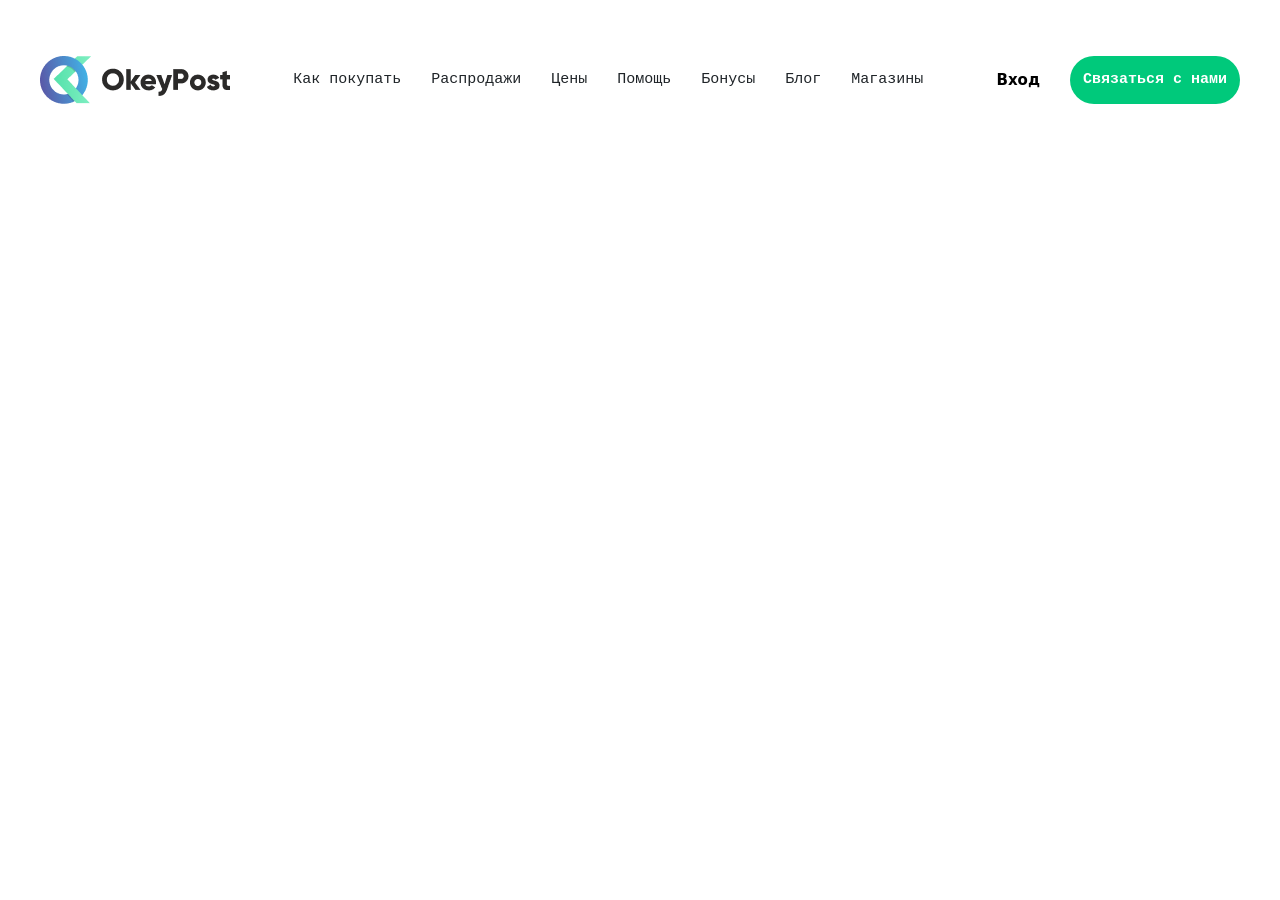
==== src/page2.html @ 6647b741 "page2 head2" ====
<!DOCTYPE html>
<html lang="en">
<head>
    <meta charset="UTF-8">
    <link rel="stylesheet" href="./output.css">
    <meta name="viewport" content="width=device-width, initial-scale=1.0">
    <title>Document</title>
</head>
<body>
     <header>
        <div
            class=" flex lg:flex lg:flex-row max-w-[1200px] lg:h-[120px] mt-[20px] justify-between items-center m-auto">
            <img src="../Лого.png" class="lg:ml-[0] ml-[20px]" alt="">
            <p class="text-[30px] lg:hidden mr-[20px]">☰</p>
            <div class="lg:flex flex-row hidden text-[15px] text-[#1F2428] font-mono gap-[30px]">
                <p>Как покупать</p>
                <a href="../index.html">Распродажи</a>
                <p>Цены</p>
                <p>Помощь</p>
                <p>Бонусы</p>
                <p>Блог</p>
                <p>Магазины</p>
            </div>
            <div class="hidden lg:flex flex-row gap-[30px]">
                <div class="gap-[10px] flex flex-row items-center">
                    <img src="./User.png" alt="">
                    <p class="text-[15px] text-[black] font-semibold">Вход</p>
                </div>
                <button
                    class="text-[15px] text-[#fff] font-semibold font-mono bg-[#00C97B] rounded-4xl w-[170px] h-[48px]  hover:bg-[#1F2428] hover:text-white">Связаться
                    с нами</button>
            </div>
        </div>
    </header>
</body>
</html>
---- src/output.css ----
/*! tailwindcss v4.2.4 | MIT License | https://tailwindcss.com */
@layer properties;
@layer theme, base, components, utilities;
@layer theme {
  :root, :host {
    --font-sans: ui-sans-serif, system-ui, sans-serif, "Apple Color Emoji",
      "Segoe UI Emoji", "Segoe UI Symbol", "Noto Color Emoji";
    --font-mono: ui-monospace, SFMono-Regular, Menlo, Monaco, Consolas, "Liberation Mono",
      "Courier New", monospace;
    --color-emerald-500: oklch(69.6% 0.17 162.48);
    --color-emerald-600: oklch(59.6% 0.145 163.225);
    --color-gray-50: oklch(98.5% 0.002 247.839);
    --color-gray-100: oklch(96.7% 0.003 264.542);
    --color-gray-200: oklch(92.8% 0.006 264.531);
    --color-gray-300: oklch(87.2% 0.01 258.338);
    --color-gray-400: oklch(70.7% 0.022 261.325);
    --color-gray-800: oklch(27.8% 0.033 256.848);
    --color-black: #000;
    --color-white: #fff;
    --spacing: 0.25rem;
    --container-5xl: 64rem;
    --container-7xl: 80rem;
    --text-xs: 0.75rem;
    --text-xs--line-height: calc(1 / 0.75);
    --text-sm: 0.875rem;
    --text-sm--line-height: calc(1.25 / 0.875);
    --text-base: 1rem;
    --text-base--line-height: calc(1.5 / 1);
    --text-lg: 1.125rem;
    --text-lg--line-height: calc(1.75 / 1.125);
    --text-xl: 1.25rem;
    --text-xl--line-height: calc(1.75 / 1.25);
    --text-2xl: 1.5rem;
    --text-2xl--line-height: calc(2 / 1.5);
    --text-3xl: 1.875rem;
    --text-3xl--line-height: calc(2.25 / 1.875);
    --font-weight-light: 300;
    --font-weight-medium: 500;
    --font-weight-semibold: 600;
    --font-weight-bold: 700;
    --tracking-tight: -0.025em;
    --tracking-wide: 0.025em;
    --leading-tight: 1.25;
    --leading-relaxed: 1.625;
    --radius-xl: 0.75rem;
    --radius-2xl: 1rem;
    --radius-3xl: 1.5rem;
    --radius-4xl: 2rem;
    --default-transition-duration: 150ms;
    --default-transition-timing-function: cubic-bezier(0.4, 0, 0.2, 1);
    --default-font-family: var(--font-sans);
    --default-mono-font-family: var(--font-mono);
  }
}
@layer base {
  *, ::after, ::before, ::backdrop, ::file-selector-button {
    box-sizing: border-box;
    margin: 0;
    padding: 0;
    border: 0 solid;
  }
  html, :host {
    line-height: 1.5;
    -webkit-text-size-adjust: 100%;
    tab-size: 4;
    font-family: var(--default-font-family, ui-sans-serif, system-ui, sans-serif, "Apple Color Emoji", "Segoe UI Emoji", "Segoe UI Symbol", "Noto Color Emoji");
    font-feature-settings: var(--default-font-feature-settings, normal);
    font-variation-settings: var(--default-font-variation-settings, normal);
    -webkit-tap-highlight-color: transparent;
  }
  hr {
    height: 0;
    color: inherit;
    border-top-width: 1px;
  }
  abbr:where([title]) {
    -webkit-text-decoration: underline dotted;
    text-decoration: underline dotted;
  }
  h1, h2, h3, h4, h5, h6 {
    font-size: inherit;
    font-weight: inherit;
  }
  a {
    color: inherit;
    -webkit-text-decoration: inherit;
    text-decoration: inherit;
  }
  b, strong {
    font-weight: bolder;
  }
  code, kbd, samp, pre {
    font-family: var(--default-mono-font-family, ui-monospace, SFMono-Regular, Menlo, Monaco, Consolas, "Liberation Mono", "Courier New", monospace);
    font-feature-settings: var(--default-mono-font-feature-settings, normal);
    font-variation-settings: var(--default-mono-font-variation-settings, normal);
    font-size: 1em;
  }
  small {
    font-size: 80%;
  }
  sub, sup {
    font-size: 75%;
    line-height: 0;
    position: relative;
    vertical-align: baseline;
  }
  sub {
    bottom: -0.25em;
  }
  sup {
    top: -0.5em;
  }
  table {
    text-indent: 0;
    border-color: inherit;
    border-collapse: collapse;
  }
  :-moz-focusring {
    outline: auto;
  }
  progress {
    vertical-align: baseline;
  }
  summary {
    display: list-item;
  }
  ol, ul, menu {
    list-style: none;
  }
  img, svg, video, canvas, audio, iframe, embed, object {
    display: block;
    vertical-align: middle;
  }
  img, video {
    max-width: 100%;
    height: auto;
  }
  button, input, select, optgroup, textarea, ::file-selector-button {
    font: inherit;
    font-feature-settings: inherit;
    font-variation-settings: inherit;
    letter-spacing: inherit;
    color: inherit;
    border-radius: 0;
    background-color: transparent;
    opacity: 1;
  }
  :where(select:is([multiple], [size])) optgroup {
    font-weight: bolder;
  }
  :where(select:is([multiple], [size])) optgroup option {
    padding-inline-start: 20px;
  }
  ::file-selector-button {
    margin-inline-end: 4px;
  }
  ::placeholder {
    opacity: 1;
  }
  @supports (not (-webkit-appearance: -apple-pay-button))  or (contain-intrinsic-size: 1px) {
    ::placeholder {
      color: currentcolor;
      @supports (color: color-mix(in lab, red, red)) {
        color: color-mix(in oklab, currentcolor 50%, transparent);
      }
    }
  }
  textarea {
    resize: vertical;
  }
  ::-webkit-search-decoration {
    -webkit-appearance: none;
  }
  ::-webkit-date-and-time-value {
    min-height: 1lh;
    text-align: inherit;
  }
  ::-webkit-datetime-edit {
    display: inline-flex;
  }
  ::-webkit-datetime-edit-fields-wrapper {
    padding: 0;
  }
  ::-webkit-datetime-edit, ::-webkit-datetime-edit-year-field, ::-webkit-datetime-edit-month-field, ::-webkit-datetime-edit-day-field, ::-webkit-datetime-edit-hour-field, ::-webkit-datetime-edit-minute-field, ::-webkit-datetime-edit-second-field, ::-webkit-datetime-edit-millisecond-field, ::-webkit-datetime-edit-meridiem-field {
    padding-block: 0;
  }
  ::-webkit-calendar-picker-indicator {
    line-height: 1;
  }
  :-moz-ui-invalid {
    box-shadow: none;
  }
  button, input:where([type="button"], [type="reset"], [type="submit"]), ::file-selector-button {
    appearance: button;
  }
  ::-webkit-inner-spin-button, ::-webkit-outer-spin-button {
    height: auto;
  }
  [hidden]:where(:not([hidden="until-found"])) {
    display: none !important;
  }
}
@layer utilities {
  .pointer-events-none {
    pointer-events: none;
  }
  .absolute {
    position: absolute;
  }
  .relative {
    position: relative;
  }
  .inset-y-0 {
    inset-block: calc(var(--spacing) * 0);
  }
  .left-0 {
    left: calc(var(--spacing) * 0);
  }
  .order-1 {
    order: 1;
  }
  .order-2 {
    order: 2;
  }
  .order-3 {
    order: 3;
  }
  .m-auto {
    margin: auto;
  }
  .mx-auto {
    margin-inline: auto;
  }
  .mt-8 {
    margin-top: calc(var(--spacing) * 8);
  }
  .mt-10 {
    margin-top: calc(var(--spacing) * 10);
  }
  .mt-12 {
    margin-top: calc(var(--spacing) * 12);
  }
  .mt-20 {
    margin-top: calc(var(--spacing) * 20);
  }
  .mt-50 {
    margin-top: calc(var(--spacing) * 50);
  }
  .mt-\[20px\] {
    margin-top: 20px;
  }
  .mt-\[40px\] {
    margin-top: 40px;
  }
  .mt-\[50px\] {
    margin-top: 50px;
  }
  .mt-\[60px\] {
    margin-top: 60px;
  }
  .mt-\[90px\] {
    margin-top: 90px;
  }
  .mt-\[100px\] {
    margin-top: 100px;
  }
  .mt-\[120px\] {
    margin-top: 120px;
  }
  .mt-\[150px\] {
    margin-top: 150px;
  }
  .mt-\[200px\] {
    margin-top: 200px;
  }
  .mr-\[20px\] {
    margin-right: 20px;
  }
  .mr-\[40px\] {
    margin-right: 40px;
  }
  .mb-1 {
    margin-bottom: calc(var(--spacing) * 1);
  }
  .mb-2 {
    margin-bottom: calc(var(--spacing) * 2);
  }
  .mb-3 {
    margin-bottom: calc(var(--spacing) * 3);
  }
  .mb-4 {
    margin-bottom: calc(var(--spacing) * 4);
  }
  .mb-6 {
    margin-bottom: calc(var(--spacing) * 6);
  }
  .mb-8 {
    margin-bottom: calc(var(--spacing) * 8);
  }
  .mb-10 {
    margin-bottom: calc(var(--spacing) * 10);
  }
  .mb-12 {
    margin-bottom: calc(var(--spacing) * 12);
  }
  .mb-16 {
    margin-bottom: calc(var(--spacing) * 16);
  }
  .ml-0 {
    margin-left: calc(var(--spacing) * 0);
  }
  .ml-\[20px\] {
    margin-left: 20px;
  }
  .ml-\[30px\] {
    margin-left: 30px;
  }
  .flex {
    display: flex;
  }
  .grid {
    display: grid;
  }
  .hidden {
    display: none;
  }
  .table {
    display: table;
  }
  .h-5 {
    height: calc(var(--spacing) * 5);
  }
  .h-10 {
    height: calc(var(--spacing) * 10);
  }
  .h-16 {
    height: calc(var(--spacing) * 16);
  }
  .h-64 {
    height: calc(var(--spacing) * 64);
  }
  .h-\[8px\] {
    height: 8px;
  }
  .h-\[15px\] {
    height: 15px;
  }
  .h-\[18px\] {
    height: 18px;
  }
  .h-\[48px\] {
    height: 48px;
  }
  .h-\[66px\] {
    height: 66px;
  }
  .h-\[82\] {
    height: 82;
  }
  .h-\[82px\] {
    height: 82px;
  }
  .h-\[104px\] {
    height: 104px;
  }
  .h-\[120px\] {
    height: 120px;
  }
  .h-\[135px\] {
    height: 135px;
  }
  .h-\[240px\] {
    height: 240px;
  }
  .h-\[412px\] {
    height: 412px;
  }
  .h-\[438px\] {
    height: 438px;
  }
  .h-\[480\] {
    height: 480;
  }
  .h-\[480px\] {
    height: 480px;
  }
  .h-\[755px\] {
    height: 755px;
  }
  .h-\[800px\] {
    height: 800px;
  }
  .h-\[880px\] {
    height: 880px;
  }
  .h-\[950px\] {
    height: 950px;
  }
  .h-\[1000px\] {
    height: 1000px;
  }
  .h-\[1100px\] {
    height: 1100px;
  }
  .h-\[1200px\] {
    height: 1200px;
  }
  .h-auto {
    height: auto;
  }
  .h-fit {
    height: fit-content;
  }
  .h-full {
    height: 100%;
  }
  .min-h-\[100px\] {
    min-height: 100px;
  }
  .min-h-\[480px\] {
    min-height: 480px;
  }
  .min-h-screen {
    min-height: 100vh;
  }
  .w-5 {
    width: calc(var(--spacing) * 5);
  }
  .w-10 {
    width: calc(var(--spacing) * 10);
  }
  .w-16 {
    width: calc(var(--spacing) * 16);
  }
  .w-\[0\.5px\] {
    width: 0.5px;
  }
  .w-\[0px\] {
    width: 0px;
  }
  .w-\[1px\] {
    width: 1px;
  }
  .w-\[12px\] {
    width: 12px;
  }
  .w-\[18px\] {
    width: 18px;
  }
  .w-\[25px\] {
    width: 25px;
  }
  .w-\[88px\] {
    width: 88px;
  }
  .w-\[100\%\] {
    width: 100%;
  }
  .w-\[170px\] {
    width: 170px;
  }
  .w-\[188px\] {
    width: 188px;
  }
  .w-\[240px\] {
    width: 240px;
  }
  .w-\[260px\] {
    width: 260px;
  }
  .w-\[300px\] {
    width: 300px;
  }
  .w-\[330px\] {
    width: 330px;
  }
  .w-\[350px\] {
    width: 350px;
  }
  .w-\[400px\] {
    width: 400px;
  }
  .w-\[477px\] {
    width: 477px;
  }
  .w-\[600px\] {
    width: 600px;
  }
  .w-\[695\] {
    width: 695;
  }
  .w-\[695px\] {
    width: 695px;
  }
  .w-\[740px\] {
    width: 740px;
  }
  .w-\[780px\] {
    width: 780px;
  }
  .w-\[820px\] {
    width: 820px;
  }
  .w-\[900px\] {
    width: 900px;
  }
  .w-full {
    width: 100%;
  }
  .max-w-7xl {
    max-width: var(--container-7xl);
  }
  .max-w-350 {
    max-width: calc(var(--spacing) * 350);
  }
  .max-w-\[400px\] {
    max-width: 400px;
  }
  .max-w-\[700px\] {
    max-width: 700px;
  }
  .max-w-\[800px\] {
    max-width: 800px;
  }
  .max-w-\[1200px\] {
    max-width: 1200px;
  }
  .max-w-full {
    max-width: 100%;
  }
  .flex-shrink {
    flex-shrink: 1;
  }
  .shrink-0 {
    flex-shrink: 0;
  }
  .border-collapse {
    border-collapse: collapse;
  }
  .rotate-90 {
    rotate: 90deg;
  }
  .resize {
    resize: both;
  }
  .grid-cols-1 {
    grid-template-columns: repeat(1, minmax(0, 1fr));
  }
  .flex-col {
    flex-direction: column;
  }
  .flex-row {
    flex-direction: row;
  }
  .flex-wrap {
    flex-wrap: wrap;
  }
  .items-center {
    align-items: center;
  }
  .justify-around {
    justify-content: space-around;
  }
  .justify-between {
    justify-content: space-between;
  }
  .justify-center {
    justify-content: center;
  }
  .justify-start {
    justify-content: flex-start;
  }
  .gap-2 {
    gap: calc(var(--spacing) * 2);
  }
  .gap-3 {
    gap: calc(var(--spacing) * 3);
  }
  .gap-4 {
    gap: calc(var(--spacing) * 4);
  }
  .gap-5 {
    gap: calc(var(--spacing) * 5);
  }
  .gap-6 {
    gap: calc(var(--spacing) * 6);
  }
  .gap-8 {
    gap: calc(var(--spacing) * 8);
  }
  .gap-10 {
    gap: calc(var(--spacing) * 10);
  }
  .gap-12 {
    gap: calc(var(--spacing) * 12);
  }
  .gap-\[10px\] {
    gap: 10px;
  }
  .gap-\[12px\] {
    gap: 12px;
  }
  .gap-\[15px\] {
    gap: 15px;
  }
  .gap-\[20px\] {
    gap: 20px;
  }
  .gap-\[25px\] {
    gap: 25px;
  }
  .gap-\[30px\] {
    gap: 30px;
  }
  .gap-\[40px\] {
    gap: 40px;
  }
  .gap-\[50px\] {
    gap: 50px;
  }
  .gap-\[60px\] {
    gap: 60px;
  }
  .space-y-1 {
    :where(& > :not(:last-child)) {
      --tw-space-y-reverse: 0;
      margin-block-start: calc(calc(var(--spacing) * 1) * var(--tw-space-y-reverse));
      margin-block-end: calc(calc(var(--spacing) * 1) * calc(1 - var(--tw-space-y-reverse)));
    }
  }
  .overflow-hidden {
    overflow: hidden;
  }
  .overflow-x-auto {
    overflow-x: auto;
  }
  .rounded-2xl {
    border-radius: var(--radius-2xl);
  }
  .rounded-3xl {
    border-radius: var(--radius-3xl);
  }
  .rounded-4xl {
    border-radius: var(--radius-4xl);
  }
  .rounded-\[20px\] {
    border-radius: 20px;
  }
  .rounded-\[30px\] {
    border-radius: 30px;
  }
  .rounded-full {
    border-radius: calc(infinity * 1px);
  }
  .rounded-xl {
    border-radius: var(--radius-xl);
  }
  .border {
    border-style: var(--tw-border-style);
    border-width: 1px;
  }
  .border-t {
    border-top-style: var(--tw-border-style);
    border-top-width: 1px;
  }
  .border-b {
    border-bottom-style: var(--tw-border-style);
    border-bottom-width: 1px;
  }
  .border-none {
    --tw-border-style: none;
    border-style: none;
  }
  .border-solid {
    --tw-border-style: solid;
    border-style: solid;
  }
  .border-\[\#1F2428\] {
    border-color: #1F2428;
  }
  .border-\[\#C0C9D7\] {
    border-color: #C0C9D7;
  }
  .border-gray-50 {
    border-color: var(--color-gray-50);
  }
  .border-gray-100 {
    border-color: var(--color-gray-100);
  }
  .border-gray-200 {
    border-color: var(--color-gray-200);
  }
  .border-white {
    border-color: var(--color-white);
  }
  .border-white\/50 {
    border-color: color-mix(in srgb, #fff 50%, transparent);
    @supports (color: color-mix(in lab, red, red)) {
      border-color: color-mix(in oklab, var(--color-white) 50%, transparent);
    }
  }
  .bg-\[\#00C97B\] {
    background-color: #00C97B;
  }
  .bg-\[\#00D9\] {
    background-color: #00D9;
  }
  .bg-\[\#00D97E\] {
    background-color: #00D97E;
  }
  .bg-\[\#00D981\] {
    background-color: #00D981;
  }
  .bg-\[\#00\] {
    background-color: #00;
  }
  .bg-\[\#4D88C5\] {
    background-color: #4D88C5;
  }
  .bg-\[\#050505\] {
    background-color: #050505;
  }
  .bg-\[\#F2F6FC\] {
    background-color: #F2F6FC;
  }
  .bg-\[\#fff\] {
    background-color: #fff;
  }
  .bg-transparent {
    background-color: transparent;
  }
  .bg-white {
    background-color: var(--color-white);
  }
  .bg-gradient-to-r {
    --tw-gradient-position: to right in oklab;
    background-image: linear-gradient(var(--tw-gradient-stops));
  }
  .bg-\[linear-gradient\(79\.63deg\,\#5B52A3_1\.08\%\,\#40B8EA_100\%\)\] {
    background-image: linear-gradient(79.63deg,#5B52A3 1.08%,#40B8EA 100%);
  }
  .bg-\[linear-gradient\(79\.63deg\,_\#5B52A3_1\.08\%\,_\#40B8EA_100\%\)\] {
    background-image: linear-gradient(79.63deg, #5B52A3 1.08%, #40B8EA 100%);
  }
  .from-\[\#5B58AD\] {
    --tw-gradient-from: #5B58AD;
    --tw-gradient-stops: var(--tw-gradient-via-stops, var(--tw-gradient-position), var(--tw-gradient-from) var(--tw-gradient-from-position), var(--tw-gradient-to) var(--tw-gradient-to-position));
  }
  .via-\[\#4D88C5\] {
    --tw-gradient-via: #4D88C5;
    --tw-gradient-via-stops: var(--tw-gradient-position), var(--tw-gradient-from) var(--tw-gradient-from-position), var(--tw-gradient-via) var(--tw-gradient-via-position), var(--tw-gradient-to) var(--tw-gradient-to-position);
    --tw-gradient-stops: var(--tw-gradient-via-stops);
  }
  .to-\[\#40B4E5\] {
    --tw-gradient-to: #40B4E5;
    --tw-gradient-stops: var(--tw-gradient-via-stops, var(--tw-gradient-position), var(--tw-gradient-from) var(--tw-gradient-from-position), var(--tw-gradient-to) var(--tw-gradient-to-position));
  }
  .bg-contain {
    background-size: contain;
  }
  .bg-no-repeat {
    background-repeat: no-repeat;
  }
  .object-contain {
    object-fit: contain;
  }
  .object-cover {
    object-fit: cover;
  }
  .p-6 {
    padding: calc(var(--spacing) * 6);
  }
  .p-8 {
    padding: calc(var(--spacing) * 8);
  }
  .p-\[40px\] {
    padding: 40px;
  }
  .px-4 {
    padding-inline: calc(var(--spacing) * 4);
  }
  .px-5 {
    padding-inline: calc(var(--spacing) * 5);
  }
  .px-10 {
    padding-inline: calc(var(--spacing) * 10);
  }
  .px-12 {
    padding-inline: calc(var(--spacing) * 12);
  }
  .py-2 {
    padding-block: calc(var(--spacing) * 2);
  }
  .py-4 {
    padding-block: calc(var(--spacing) * 4);
  }
  .py-10 {
    padding-block: calc(var(--spacing) * 10);
  }
  .py-16 {
    padding-block: calc(var(--spacing) * 16);
  }
  .pt-8 {
    padding-top: calc(var(--spacing) * 8);
  }
  .pt-12 {
    padding-top: calc(var(--spacing) * 12);
  }
  .pt-16 {
    padding-top: calc(var(--spacing) * 16);
  }
  .pt-\[100px\] {
    padding-top: 100px;
  }
  .pr-\[20px\] {
    padding-right: 20px;
  }
  .pr-\[40px\] {
    padding-right: 40px;
  }
  .pb-8 {
    padding-bottom: calc(var(--spacing) * 8);
  }
  .pb-\[10px\] {
    padding-bottom: 10px;
  }
  .pl-8 {
    padding-left: calc(var(--spacing) * 8);
  }
  .pl-\[20px\] {
    padding-left: 20px;
  }
  .text-center {
    text-align: center;
  }
  .font-mono {
    font-family: var(--font-mono);
  }
  .font-sans {
    font-family: var(--font-sans);
  }
  .text-2xl {
    font-size: var(--text-2xl);
    line-height: var(--tw-leading, var(--text-2xl--line-height));
  }
  .text-3xl {
    font-size: var(--text-3xl);
    line-height: var(--tw-leading, var(--text-3xl--line-height));
  }
  .text-base {
    font-size: var(--text-base);
    line-height: var(--tw-leading, var(--text-base--line-height));
  }
  .text-lg {
    font-size: var(--text-lg);
    line-height: var(--tw-leading, var(--text-lg--line-height));
  }
  .text-sm {
    font-size: var(--text-sm);
    line-height: var(--tw-leading, var(--text-sm--line-height));
  }
  .text-xl {
    font-size: var(--text-xl);
    line-height: var(--tw-leading, var(--text-xl--line-height));
  }
  .text-\[12px\] {
    font-size: 12px;
  }
  .text-\[14px\] {
    font-size: 14px;
  }
  .text-\[15px\] {
    font-size: 15px;
  }
  .text-\[16px\] {
    font-size: 16px;
  }
  .text-\[18px\] {
    font-size: 18px;
  }
  .text-\[20px\] {
    font-size: 20px;
  }
  .text-\[26px\] {
    font-size: 26px;
  }
  .text-\[28px\] {
    font-size: 28px;
  }
  .text-\[30px\] {
    font-size: 30px;
  }
  .text-\[32px\] {
    font-size: 32px;
  }
  .text-\[36px\] {
    font-size: 36px;
  }
  .text-\[44px\] {
    font-size: 44px;
  }
  .leading-relaxed {
    --tw-leading: var(--leading-relaxed);
    line-height: var(--leading-relaxed);
  }
  .leading-tight {
    --tw-leading: var(--leading-tight);
    line-height: var(--leading-tight);
  }
  .font-\[300\] {
    --tw-font-weight: 300;
    font-weight: 300;
  }
  .font-bold {
    --tw-font-weight: var(--font-weight-bold);
    font-weight: var(--font-weight-bold);
  }
  .font-light {
    --tw-font-weight: var(--font-weight-light);
    font-weight: var(--font-weight-light);
  }
  .font-medium {
    --tw-font-weight: var(--font-weight-medium);
    font-weight: var(--font-weight-medium);
  }
  .font-semibold {
    --tw-font-weight: var(--font-weight-semibold);
    font-weight: var(--font-weight-semibold);
  }
  .whitespace-nowrap {
    white-space: nowrap;
  }
  .text-\[\#00D981\] {
    color: #00D981;
  }
  .text-\[\#01CD7D\] {
    color: #01CD7D;
  }
  .text-\[\#1D2129\] {
    color: #1D2129;
  }
  .text-\[\#1F2428\] {
    color: #1F2428;
  }
  .text-\[\#1F2428\]\/60 {
    color: color-mix(in oklab, #1F2428 60%, transparent);
  }
  .text-\[\#1F2428\]\/80 {
    color: color-mix(in oklab, #1F2428 80%, transparent);
  }
  .text-\[\#727782\] {
    color: #727782;
  }
  .text-\[\#FFB800\] {
    color: #FFB800;
  }
  .text-\[\#fff\] {
    color: #fff;
  }
  .text-\[black\] {
    color: black;
  }
  .text-\[white\] {
    color: white;
  }
  .text-black {
    color: var(--color-black);
  }
  .text-white {
    color: var(--color-white);
  }
  .text-white\/70 {
    color: color-mix(in srgb, #fff 70%, transparent);
    @supports (color: color-mix(in lab, red, red)) {
      color: color-mix(in oklab, var(--color-white) 70%, transparent);
    }
  }
  .uppercase {
    text-transform: uppercase;
  }
  .underline {
    text-decoration-line: underline;
  }
  .placeholder-\[\#C0C9D7\] {
    &::placeholder {
      color: #C0C9D7;
    }
  }
  .placeholder-white {
    &::placeholder {
      color: var(--color-white);
    }
  }
  .placeholder-white\/70 {
    &::placeholder {
      color: color-mix(in srgb, #fff 70%, transparent);
      @supports (color: color-mix(in lab, red, red)) {
        color: color-mix(in oklab, var(--color-white) 70%, transparent);
      }
    }
  }
  .opacity-90 {
    opacity: 90%;
  }
  .shadow {
    --tw-shadow: 0 1px 3px 0 var(--tw-shadow-color, rgb(0 0 0 / 0.1)), 0 1px 2px -1px var(--tw-shadow-color, rgb(0 0 0 / 0.1));
    box-shadow: var(--tw-inset-shadow), var(--tw-inset-ring-shadow), var(--tw-ring-offset-shadow), var(--tw-ring-shadow), var(--tw-shadow);
  }
  .shadow-2xl {
    --tw-shadow: 0 25px 50px -12px var(--tw-shadow-color, rgb(0 0 0 / 0.25));
    box-shadow: var(--tw-inset-shadow), var(--tw-inset-ring-shadow), var(--tw-ring-offset-shadow), var(--tw-ring-shadow), var(--tw-shadow);
  }
  .shadow-\[0_4px_25px_rgba\(0\,0\,0\,0\.05\)\] {
    --tw-shadow: 0 4px 25px var(--tw-shadow-color, rgba(0,0,0,0.05));
    box-shadow: var(--tw-inset-shadow), var(--tw-inset-ring-shadow), var(--tw-ring-offset-shadow), var(--tw-ring-shadow), var(--tw-shadow);
  }
  .shadow-\[0px_10px_25px_rgba\(0\,201\,123\,0\.4\)\] {
    --tw-shadow: 0px 10px 25px var(--tw-shadow-color, rgba(0,201,123,0.4));
    box-shadow: var(--tw-inset-shadow), var(--tw-inset-ring-shadow), var(--tw-ring-offset-shadow), var(--tw-ring-shadow), var(--tw-shadow);
  }
  .shadow-\[0px_20px_50px_rgba\(31\,36\,40\,0\.1\)\] {
    --tw-shadow: 0px 20px 50px var(--tw-shadow-color, rgba(31,36,40,0.1));
    box-shadow: var(--tw-inset-shadow), var(--tw-inset-ring-shadow), var(--tw-ring-offset-shadow), var(--tw-ring-shadow), var(--tw-shadow);
  }
  .shadow-lg {
    --tw-shadow: 0 10px 15px -3px var(--tw-shadow-color, rgb(0 0 0 / 0.1)), 0 4px 6px -4px var(--tw-shadow-color, rgb(0 0 0 / 0.1));
    box-shadow: var(--tw-inset-shadow), var(--tw-inset-ring-shadow), var(--tw-ring-offset-shadow), var(--tw-ring-shadow), var(--tw-shadow);
  }
  .outline {
    outline-style: var(--tw-outline-style);
    outline-width: 1px;
  }
  .filter {
    filter: var(--tw-blur,) var(--tw-brightness,) var(--tw-contrast,) var(--tw-grayscale,) var(--tw-hue-rotate,) var(--tw-invert,) var(--tw-saturate,) var(--tw-sepia,) var(--tw-drop-shadow,);
  }
  .transition-all {
    transition-property: all;
    transition-timing-function: var(--tw-ease, var(--default-transition-timing-function));
    transition-duration: var(--tw-duration, var(--default-transition-duration));
  }
  .transition-colors {
    transition-property: color, background-color, border-color, outline-color, text-decoration-color, fill, stroke, --tw-gradient-from, --tw-gradient-via, --tw-gradient-to;
    transition-timing-function: var(--tw-ease, var(--default-transition-timing-function));
    transition-duration: var(--tw-duration, var(--default-transition-duration));
  }
  .transition-shadow {
    transition-property: box-shadow;
    transition-timing-function: var(--tw-ease, var(--default-transition-timing-function));
    transition-duration: var(--tw-duration, var(--default-transition-duration));
  }
  .transition-transform {
    transition-property: transform, translate, scale, rotate;
    transition-timing-function: var(--tw-ease, var(--default-transition-timing-function));
    transition-duration: var(--tw-duration, var(--default-transition-duration));
  }
  .duration-300 {
    --tw-duration: 300ms;
    transition-duration: 300ms;
  }
  .outline-none {
    --tw-outline-style: none;
    outline-style: none;
  }
  .hover\:scale-105 {
    &:hover {
      @media (hover: hover) {
        --tw-scale-x: 105%;
        --tw-scale-y: 105%;
        --tw-scale-z: 105%;
        scale: var(--tw-scale-x) var(--tw-scale-y);
      }
    }
  }
  .hover\:bg-\[\#00c272\] {
    &:hover {
      @media (hover: hover) {
        background-color: #00c272;
      }
    }
  }
  .hover\:bg-\[\#00c572\] {
    &:hover {
      @media (hover: hover) {
        background-color: #00c572;
      }
    }
  }
  .hover\:bg-\[\#1F2428\] {
    &:hover {
      @media (hover: hover) {
        background-color: #1F2428;
      }
    }
  }
  .hover\:text-white {
    &:hover {
      @media (hover: hover) {
        color: var(--color-white);
      }
    }
  }
  .hover\:shadow-\[0px_15px_30px_rgba\(0\,201\,123\,0\.6\)\] {
    &:hover {
      @media (hover: hover) {
        --tw-shadow: 0px 15px 30px var(--tw-shadow-color, rgba(0,201,123,0.6));
        box-shadow: var(--tw-inset-shadow), var(--tw-inset-ring-shadow), var(--tw-ring-offset-shadow), var(--tw-ring-shadow), var(--tw-shadow);
      }
    }
  }
  .focus\:border-white {
    &:focus {
      border-color: var(--color-white);
    }
  }
  .active\:scale-95 {
    &:active {
      --tw-scale-x: 95%;
      --tw-scale-y: 95%;
      --tw-scale-z: 95%;
      scale: var(--tw-scale-x) var(--tw-scale-y);
    }
  }
  .sm\:h-auto {
    @media (width >= 40rem) {
      height: auto;
    }
  }
  .sm\:w-\[200px\] {
    @media (width >= 40rem) {
      width: 200px;
    }
  }
  .sm\:w-\[240px\] {
    @media (width >= 40rem) {
      width: 240px;
    }
  }
  .sm\:grid-cols-2 {
    @media (width >= 40rem) {
      grid-template-columns: repeat(2, minmax(0, 1fr));
    }
  }
  .sm\:flex-row {
    @media (width >= 40rem) {
      flex-direction: row;
    }
  }
  .md\:mt-50 {
    @media (width >= 48rem) {
      margin-top: calc(var(--spacing) * 50);
    }
  }
  .md\:mt-\[60px\] {
    @media (width >= 48rem) {
      margin-top: 60px;
    }
  }
  .md\:mt-\[90px\] {
    @media (width >= 48rem) {
      margin-top: 90px;
    }
  }
  .md\:mb-0 {
    @media (width >= 48rem) {
      margin-bottom: calc(var(--spacing) * 0);
    }
  }
  .md\:ml-\[30px\] {
    @media (width >= 48rem) {
      margin-left: 30px;
    }
  }
  .md\:block {
    @media (width >= 48rem) {
      display: block;
    }
  }
  .md\:h-\[104px\] {
    @media (width >= 48rem) {
      height: 104px;
    }
  }
  .md\:h-\[254px\] {
    @media (width >= 48rem) {
      height: 254px;
    }
  }
  .md\:h-\[300px\] {
    @media (width >= 48rem) {
      height: 300px;
    }
  }
  .md\:h-\[480px\] {
    @media (width >= 48rem) {
      height: 480px;
    }
  }
  .md\:h-\[1203px\] {
    @media (width >= 48rem) {
      height: 1203px;
    }
  }
  .md\:w-\[240px\] {
    @media (width >= 48rem) {
      width: 240px;
    }
  }
  .md\:w-\[300px\] {
    @media (width >= 48rem) {
      width: 300px;
    }
  }
  .md\:w-\[330px\] {
    @media (width >= 48rem) {
      width: 330px;
    }
  }
  .md\:w-\[695px\] {
    @media (width >= 48rem) {
      width: 695px;
    }
  }
  .md\:w-\[784px\] {
    @media (width >= 48rem) {
      width: 784px;
    }
  }
  .md\:w-\[820px\] {
    @media (width >= 48rem) {
      width: 820px;
    }
  }
  .md\:max-w-none {
    @media (width >= 48rem) {
      max-width: none;
    }
  }
  .md\:rotate-0 {
    @media (width >= 48rem) {
      rotate: 0deg;
    }
  }
  .md\:grid-cols-3 {
    @media (width >= 48rem) {
      grid-template-columns: repeat(3, minmax(0, 1fr));
    }
  }
  .md\:grid-cols-5 {
    @media (width >= 48rem) {
      grid-template-columns: repeat(5, minmax(0, 1fr));
    }
  }
  .md\:flex-row {
    @media (width >= 48rem) {
      flex-direction: row;
    }
  }
  .md\:flex-nowrap {
    @media (width >= 48rem) {
      flex-wrap: nowrap;
    }
  }
  .md\:items-start {
    @media (width >= 48rem) {
      align-items: flex-start;
    }
  }
  .md\:justify-start {
    @media (width >= 48rem) {
      justify-content: flex-start;
    }
  }
  .md\:gap-4 {
    @media (width >= 48rem) {
      gap: calc(var(--spacing) * 4);
    }
  }
  .md\:gap-\[30px\] {
    @media (width >= 48rem) {
      gap: 30px;
    }
  }
  .md\:gap-\[50px\] {
    @media (width >= 48rem) {
      gap: 50px;
    }
  }
  .md\:gap-\[60px\] {
    @media (width >= 48rem) {
      gap: 60px;
    }
  }
  .md\:p-0 {
    @media (width >= 48rem) {
      padding: calc(var(--spacing) * 0);
    }
  }
  .md\:p-12 {
    @media (width >= 48rem) {
      padding: calc(var(--spacing) * 12);
    }
  }
  .md\:py-0 {
    @media (width >= 48rem) {
      padding-block: calc(var(--spacing) * 0);
    }
  }
  .md\:pt-\[100px\] {
    @media (width >= 48rem) {
      padding-top: 100px;
    }
  }
  .md\:pr-\[40px\] {
    @media (width >= 48rem) {
      padding-right: 40px;
    }
  }
  .md\:text-left {
    @media (width >= 48rem) {
      text-align: left;
    }
  }
  .md\:text-3xl {
    @media (width >= 48rem) {
      font-size: var(--text-3xl);
      line-height: var(--tw-leading, var(--text-3xl--line-height));
    }
  }
  .md\:text-base {
    @media (width >= 48rem) {
      font-size: var(--text-base);
      line-height: var(--tw-leading, var(--text-base--line-height));
    }
  }
  .md\:text-xl {
    @media (width >= 48rem) {
      font-size: var(--text-xl);
      line-height: var(--tw-leading, var(--text-xl--line-height));
    }
  }
  .md\:text-\[18px\] {
    @media (width >= 48rem) {
      font-size: 18px;
    }
  }
  .md\:text-\[20px\] {
    @media (width >= 48rem) {
      font-size: 20px;
    }
  }
  .md\:text-\[32px\] {
    @media (width >= 48rem) {
      font-size: 32px;
    }
  }
  .md\:text-\[36px\] {
    @media (width >= 48rem) {
      font-size: 36px;
    }
  }
  .md\:text-\[44px\] {
    @media (width >= 48rem) {
      font-size: 44px;
    }
  }
  .lg\:mt-\[100px\] {
    @media (width >= 64rem) {
      margin-top: 100px;
    }
  }
  .lg\:ml-\[0\] {
    @media (width >= 64rem) {
      margin-left: 0;
    }
  }
  .lg\:ml-\[50px\] {
    @media (width >= 64rem) {
      margin-left: 50px;
    }
  }
  .lg\:flex {
    @media (width >= 64rem) {
      display: flex;
    }
  }
  .lg\:hidden {
    @media (width >= 64rem) {
      display: none;
    }
  }
  .lg\:h-\[120px\] {
    @media (width >= 64rem) {
      height: 120px;
    }
  }
  .lg\:h-\[438px\] {
    @media (width >= 64rem) {
      height: 438px;
    }
  }
  .lg\:h-\[680px\] {
    @media (width >= 64rem) {
      height: 680px;
    }
  }
  .lg\:w-\[350px\] {
    @media (width >= 64rem) {
      width: 350px;
    }
  }
  .lg\:w-\[460px\] {
    @media (width >= 64rem) {
      width: 460px;
    }
  }
  .lg\:w-\[707px\] {
    @media (width >= 64rem) {
      width: 707px;
    }
  }
  .lg\:w-\[730px\] {
    @media (width >= 64rem) {
      width: 730px;
    }
  }
  .lg\:w-auto {
    @media (width >= 64rem) {
      width: auto;
    }
  }
  .lg\:max-w-\[1200px\] {
    @media (width >= 64rem) {
      max-width: 1200px;
    }
  }
  .lg\:grid-cols-2 {
    @media (width >= 64rem) {
      grid-template-columns: repeat(2, minmax(0, 1fr));
    }
  }
  .lg\:grid-cols-4 {
    @media (width >= 64rem) {
      grid-template-columns: repeat(4, minmax(0, 1fr));
    }
  }
  .lg\:flex-row {
    @media (width >= 64rem) {
      flex-direction: row;
    }
  }
  .lg\:gap-12 {
    @media (width >= 64rem) {
      gap: calc(var(--spacing) * 12);
    }
  }
  .lg\:pt-\[100px\] {
    @media (width >= 64rem) {
      padding-top: 100px;
    }
  }
  .lg\:pt-\[200px\] {
    @media (width >= 64rem) {
      padding-top: 200px;
    }
  }
  .lg\:text-left {
    @media (width >= 64rem) {
      text-align: left;
    }
  }
  .lg\:text-\[20px\] {
    @media (width >= 64rem) {
      font-size: 20px;
    }
  }
  .lg\:text-\[72px\] {
    @media (width >= 64rem) {
      font-size: 72px;
    }
  }
}
@property --tw-space-y-reverse {
  syntax: "*";
  inherits: false;
  initial-value: 0;
}
@property --tw-border-style {
  syntax: "*";
  inherits: false;
  initial-value: solid;
}
@property --tw-gradient-position {
  syntax: "*";
  inherits: false;
}
@property --tw-gradient-from {
  syntax: "<color>";
  inherits: false;
  initial-value: #0000;
}
@property --tw-gradient-via {
  syntax: "<color>";
  inherits: false;
  initial-value: #0000;
}
@property --tw-gradient-to {
  syntax: "<color>";
  inherits: false;
  initial-value: #0000;
}
@property --tw-gradient-stops {
  syntax: "*";
  inherits: false;
}
@property --tw-gradient-via-stops {
  syntax: "*";
  inherits: false;
}
@property --tw-gradient-from-position {
  syntax: "<length-percentage>";
  inherits: false;
  initial-value: 0%;
}
@property --tw-gradient-via-position {
  syntax: "<length-percentage>";
  inherits: false;
  initial-value: 50%;
}
@property --tw-gradient-to-position {
  syntax: "<length-percentage>";
  inherits: false;
  initial-value: 100%;
}
@property --tw-leading {
  syntax: "*";
  inherits: false;
}
@property --tw-font-weight {
  syntax: "*";
  inherits: false;
}
@property --tw-shadow {
  syntax: "*";
  inherits: false;
  initial-value: 0 0 #0000;
}
@property --tw-shadow-color {
  syntax: "*";
  inherits: false;
}
@property --tw-shadow-alpha {
  syntax: "<percentage>";
  inherits: false;
  initial-value: 100%;
}
@property --tw-inset-shadow {
  syntax: "*";
  inherits: false;
  initial-value: 0 0 #0000;
}
@property --tw-inset-shadow-color {
  syntax: "*";
  inherits: false;
}
@property --tw-inset-shadow-alpha {
  syntax: "<percentage>";
  inherits: false;
  initial-value: 100%;
}
@property --tw-ring-color {
  syntax: "*";
  inherits: false;
}
@property --tw-ring-shadow {
  syntax: "*";
  inherits: false;
  initial-value: 0 0 #0000;
}
@property --tw-inset-ring-color {
  syntax: "*";
  inherits: false;
}
@property --tw-inset-ring-shadow {
  syntax: "*";
  inherits: false;
  initial-value: 0 0 #0000;
}
@property --tw-ring-inset {
  syntax: "*";
  inherits: false;
}
@property --tw-ring-offset-width {
  syntax: "<length>";
  inherits: false;
  initial-value: 0px;
}
@property --tw-ring-offset-color {
  syntax: "*";
  inherits: false;
  initial-value: #fff;
}
@property --tw-ring-offset-shadow {
  syntax: "*";
  inherits: false;
  initial-value: 0 0 #0000;
}
@property --tw-outline-style {
  syntax: "*";
  inherits: false;
  initial-value: solid;
}
@property --tw-blur {
  syntax: "*";
  inherits: false;
}
@property --tw-brightness {
  syntax: "*";
  inherits: false;
}
@property --tw-contrast {
  syntax: "*";
  inherits: false;
}
@property --tw-grayscale {
  syntax: "*";
  inherits: false;
}
@property --tw-hue-rotate {
  syntax: "*";
  inherits: false;
}
@property --tw-invert {
  syntax: "*";
  inherits: false;
}
@property --tw-opacity {
  syntax: "*";
  inherits: false;
}
@property --tw-saturate {
  syntax: "*";
  inherits: false;
}
@property --tw-sepia {
  syntax: "*";
  inherits: false;
}
@property --tw-drop-shadow {
  syntax: "*";
  inherits: false;
}
@property --tw-drop-shadow-color {
  syntax: "*";
  inherits: false;
}
@property --tw-drop-shadow-alpha {
  syntax: "<percentage>";
  inherits: false;
  initial-value: 100%;
}
@property --tw-drop-shadow-size {
  syntax: "*";
  inherits: false;
}
@property --tw-duration {
  syntax: "*";
  inherits: false;
}
@property --tw-scale-x {
  syntax: "*";
  inherits: false;
  initial-value: 1;
}
@property --tw-scale-y {
  syntax: "*";
  inherits: false;
  initial-value: 1;
}
@property --tw-scale-z {
  syntax: "*";
  inherits: false;
  initial-value: 1;
}
@layer properties {
  @supports ((-webkit-hyphens: none) and (not (margin-trim: inline))) or ((-moz-orient: inline) and (not (color:rgb(from red r g b)))) {
    *, ::before, ::after, ::backdrop {
      --tw-space-y-reverse: 0;
      --tw-border-style: solid;
      --tw-gradient-position: initial;
      --tw-gradient-from: #0000;
      --tw-gradient-via: #0000;
      --tw-gradient-to: #0000;
      --tw-gradient-stops: initial;
      --tw-gradient-via-stops: initial;
      --tw-gradient-from-position: 0%;
      --tw-gradient-via-position: 50%;
      --tw-gradient-to-position: 100%;
      --tw-leading: initial;
      --tw-font-weight: initial;
      --tw-shadow: 0 0 #0000;
      --tw-shadow-color: initial;
      --tw-shadow-alpha: 100%;
      --tw-inset-shadow: 0 0 #0000;
      --tw-inset-shadow-color: initial;
      --tw-inset-shadow-alpha: 100%;
      --tw-ring-color: initial;
      --tw-ring-shadow: 0 0 #0000;
      --tw-inset-ring-color: initial;
      --tw-inset-ring-shadow: 0 0 #0000;
      --tw-ring-inset: initial;
      --tw-ring-offset-width: 0px;
      --tw-ring-offset-color: #fff;
      --tw-ring-offset-shadow: 0 0 #0000;
      --tw-outline-style: solid;
      --tw-blur: initial;
      --tw-brightness: initial;
      --tw-contrast: initial;
      --tw-grayscale: initial;
      --tw-hue-rotate: initial;
      --tw-invert: initial;
      --tw-opacity: initial;
      --tw-saturate: initial;
      --tw-sepia: initial;
      --tw-drop-shadow: initial;
      --tw-drop-shadow-color: initial;
      --tw-drop-shadow-alpha: 100%;
      --tw-drop-shadow-size: initial;
      --tw-duration: initial;
      --tw-scale-x: 1;
      --tw-scale-y: 1;
      --tw-scale-z: 1;
    }
  }
}
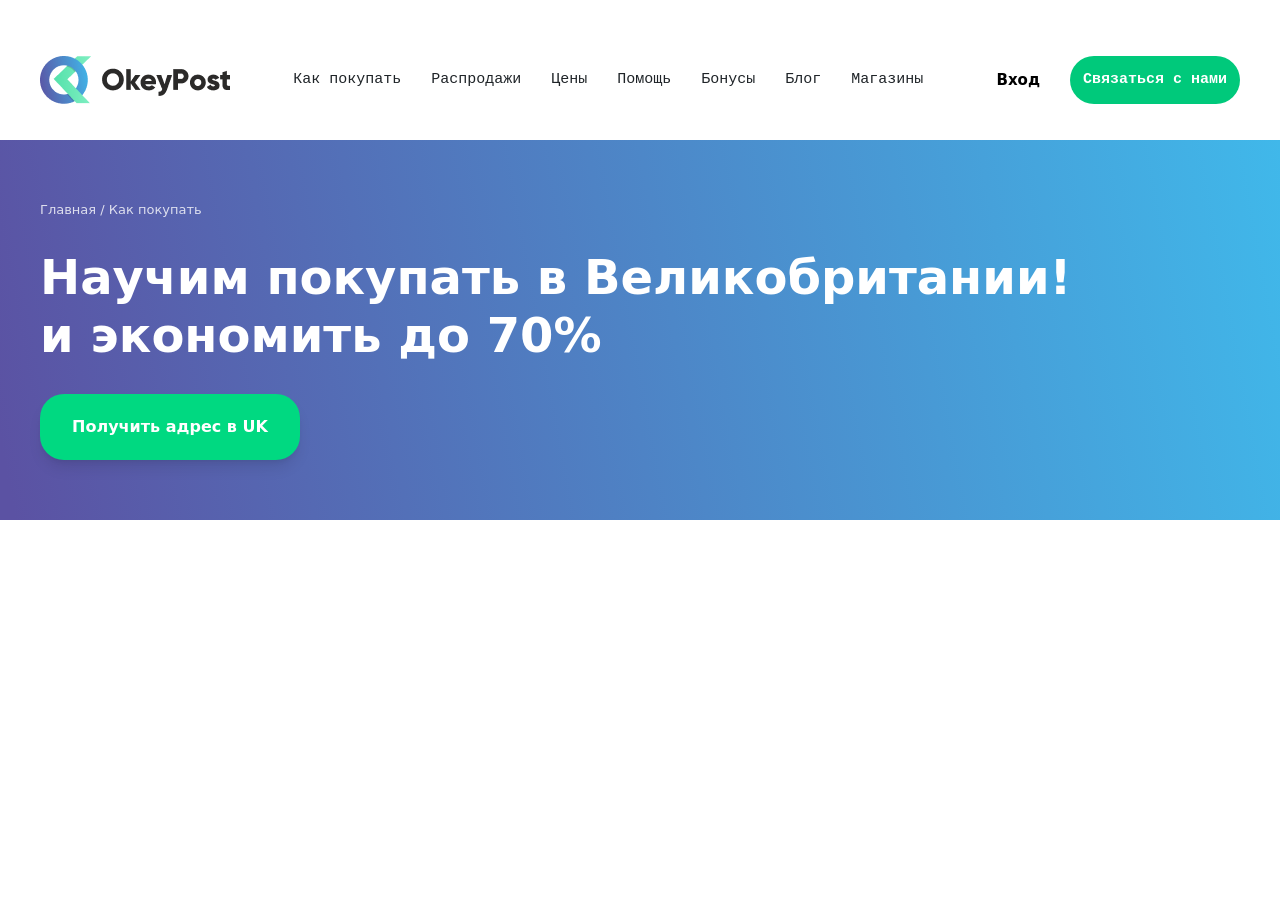
==== commit e6509fa4: "page2 sec1" ====
--- a/src/page2.html
+++ b/src/page2.html
@@ -1,13 +1,15 @@
 <!DOCTYPE html>
 <html lang="en">
+
 <head>
     <meta charset="UTF-8">
     <link rel="stylesheet" href="./output.css">
     <meta name="viewport" content="width=device-width, initial-scale=1.0">
     <title>Document</title>
 </head>
+
 <body>
-     <header>
+    <header>
         <div
             class=" flex lg:flex lg:flex-row max-w-[1200px] lg:h-[120px] mt-[20px] justify-between items-center m-auto">
             <img src="../Лого.png" class="lg:ml-[0] ml-[20px]" alt="">
@@ -32,5 +34,24 @@
             </div>
         </div>
     </header>
+    <section class="lg:mt-[0] mt-[30px] bg-[linear-gradient(79.63deg,_#5B52A3_1.08%,_#40B8EA_100%)] px-4">
+        <div
+            class="flex flex-col max-w-[1200px] mx-auto w-full min-h-[380px] py-12 md:py-0 justify-center items-start gap-6 md:gap-[30px]">
+
+            <p class="text-[13px] font-light text-white opacity-80">Главная / Как покупать</p>
+
+            <h1 class="text-3xl md:text-[48px] font-bold text-white leading-tight md:leading-[1.2]">
+                Научим покупать в Великобритании!
+                <br class="hidden md:block">
+                <span class="font-normal md:font-bold">и экономить до 70%</span>
+            </h1>
+
+            <button
+                class="w-full sm:w-[260px] h-[66px] rounded-3xl bg-[#00D981] hover:bg-[#00bc6f] text-white font-bold transition-colors shadow-lg">
+                Получить адрес в UK
+            </button>
+        </div>
+    </section>
 </body>
+
 </html>
--- a/src/output.css
+++ b/src/output.css
@@ -34,7 +34,12 @@
     --text-2xl--line-height: calc(2 / 1.5);
     --text-3xl: 1.875rem;
     --text-3xl--line-height: calc(2.25 / 1.875);
+    --text-4xl: 2.25rem;
+    --text-4xl--line-height: calc(2.5 / 2.25);
+    --text-5xl: 3rem;
+    --text-5xl--line-height: 1;
     --font-weight-light: 300;
+    --font-weight-normal: 400;
     --font-weight-medium: 500;
     --font-weight-semibold: 600;
     --font-weight-bold: 700;
@@ -249,6 +254,9 @@
   .mt-\[20px\] {
     margin-top: 20px;
   }
+  .mt-\[30px\] {
+    margin-top: 30px;
+  }
   .mt-\[40px\] {
     margin-top: 40px;
   }
@@ -372,6 +380,12 @@
   .h-\[240px\] {
     height: 240px;
   }
+  .h-\[380\] {
+    height: 380;
+  }
+  .h-\[380px\] {
+    height: 380px;
+  }
   .h-\[412px\] {
     height: 412px;
   }
@@ -417,6 +431,9 @@
   .min-h-\[100px\] {
     min-height: 100px;
   }
+  .min-h-\[380px\] {
+    min-height: 380px;
+  }
   .min-h-\[480px\] {
     min-height: 480px;
   }
@@ -432,6 +449,9 @@
   .w-16 {
     width: calc(var(--spacing) * 16);
   }
+  .w-64 {
+    width: calc(var(--spacing) * 64);
+  }
   .w-\[0\.5px\] {
     width: 0.5px;
   }
@@ -557,6 +577,9 @@
   }
   .items-center {
     align-items: center;
+  }
+  .items-start {
+    align-items: flex-start;
   }
   .justify-around {
     justify-content: space-around;
@@ -726,6 +749,9 @@
   .bg-\[\#fff\] {
     background-color: #fff;
   }
+  .bg-gray-100 {
+    background-color: var(--color-gray-100);
+  }
   .bg-transparent {
     background-color: transparent;
   }
@@ -797,8 +823,14 @@
   .py-10 {
     padding-block: calc(var(--spacing) * 10);
   }
+  .py-12 {
+    padding-block: calc(var(--spacing) * 12);
+  }
   .py-16 {
     padding-block: calc(var(--spacing) * 16);
+  }
+  .py-20 {
+    padding-block: calc(var(--spacing) * 20);
   }
   .pt-8 {
     padding-top: calc(var(--spacing) * 8);
@@ -847,6 +879,10 @@
     font-size: var(--text-3xl);
     line-height: var(--tw-leading, var(--text-3xl--line-height));
   }
+  .text-4xl {
+    font-size: var(--text-4xl);
+    line-height: var(--tw-leading, var(--text-4xl--line-height));
+  }
   .text-base {
     font-size: var(--text-base);
     line-height: var(--tw-leading, var(--text-base--line-height));
@@ -866,6 +902,9 @@
   .text-\[12px\] {
     font-size: 12px;
   }
+  .text-\[13px\] {
+    font-size: 13px;
+  }
   .text-\[14px\] {
     font-size: 14px;
   }
@@ -898,6 +937,9 @@
   }
   .text-\[44px\] {
     font-size: 44px;
+  }
+  .text-\[48px\] {
+    font-size: 48px;
   }
   .leading-relaxed {
     --tw-leading: var(--leading-relaxed);
@@ -923,12 +965,19 @@
     --tw-font-weight: var(--font-weight-medium);
     font-weight: var(--font-weight-medium);
   }
+  .font-normal {
+    --tw-font-weight: var(--font-weight-normal);
+    font-weight: var(--font-weight-normal);
+  }
   .font-semibold {
     --tw-font-weight: var(--font-weight-semibold);
     font-weight: var(--font-weight-semibold);
   }
   .whitespace-nowrap {
     white-space: nowrap;
+  }
+  .text-\[\#00D97E\] {
+    color: #00D97E;
   }
   .text-\[\#00D981\] {
     color: #00D981;
@@ -998,6 +1047,9 @@
         color: color-mix(in oklab, var(--color-white) 70%, transparent);
       }
     }
+  }
+  .opacity-80 {
+    opacity: 80%;
   }
   .opacity-90 {
     opacity: 90%;
@@ -1071,6 +1123,13 @@
       }
     }
   }
+  .hover\:bg-\[\#00bc6f\] {
+    &:hover {
+      @media (hover: hover) {
+        background-color: #00bc6f;
+      }
+    }
+  }
   .hover\:bg-\[\#00c272\] {
     &:hover {
       @media (hover: hover) {
@@ -1135,6 +1194,11 @@
       width: 240px;
     }
   }
+  .sm\:w-\[260px\] {
+    @media (width >= 40rem) {
+      width: 260px;
+    }
+  }
   .sm\:grid-cols-2 {
     @media (width >= 40rem) {
       grid-template-columns: repeat(2, minmax(0, 1fr));
@@ -1200,6 +1264,16 @@
       height: 1203px;
     }
   }
+  .md\:w-1\/3 {
+    @media (width >= 48rem) {
+      width: calc(1 / 3 * 100%);
+    }
+  }
+  .md\:w-2\/3 {
+    @media (width >= 48rem) {
+      width: calc(2 / 3 * 100%);
+    }
+  }
   .md\:w-\[240px\] {
     @media (width >= 48rem) {
       width: 240px;
@@ -1273,6 +1347,16 @@
   .md\:gap-4 {
     @media (width >= 48rem) {
       gap: calc(var(--spacing) * 4);
+    }
+  }
+  .md\:gap-16 {
+    @media (width >= 48rem) {
+      gap: calc(var(--spacing) * 16);
+    }
+  }
+  .md\:gap-20 {
+    @media (width >= 48rem) {
+      gap: calc(var(--spacing) * 20);
     }
   }
   .md\:gap-\[30px\] {
@@ -1326,6 +1410,12 @@
       line-height: var(--tw-leading, var(--text-3xl--line-height));
     }
   }
+  .md\:text-5xl {
+    @media (width >= 48rem) {
+      font-size: var(--text-5xl);
+      line-height: var(--tw-leading, var(--text-5xl--line-height));
+    }
+  }
   .md\:text-base {
     @media (width >= 48rem) {
       font-size: var(--text-base);
@@ -1363,6 +1453,28 @@
       font-size: 44px;
     }
   }
+  .md\:text-\[48px\] {
+    @media (width >= 48rem) {
+      font-size: 48px;
+    }
+  }
+  .md\:leading-\[1\.2\] {
+    @media (width >= 48rem) {
+      --tw-leading: 1.2;
+      line-height: 1.2;
+    }
+  }
+  .md\:font-bold {
+    @media (width >= 48rem) {
+      --tw-font-weight: var(--font-weight-bold);
+      font-weight: var(--font-weight-bold);
+    }
+  }
+  .lg\:mt-\[0\] {
+    @media (width >= 64rem) {
+      margin-top: 0;
+    }
+  }
   .lg\:mt-\[100px\] {
     @media (width >= 64rem) {
       margin-top: 100px;
@@ -1451,6 +1563,11 @@
   .lg\:gap-12 {
     @media (width >= 64rem) {
       gap: calc(var(--spacing) * 12);
+    }
+  }
+  .lg\:bg-\[linear-gradient\(79\.63deg\,_\#5B52A3_1\.08\%\,_\#40B8EA_100\%\)\] {
+    @media (width >= 64rem) {
+      background-image: linear-gradient(79.63deg, #5B52A3 1.08%, #40B8EA 100%);
     }
   }
   .lg\:pt-\[100px\] {
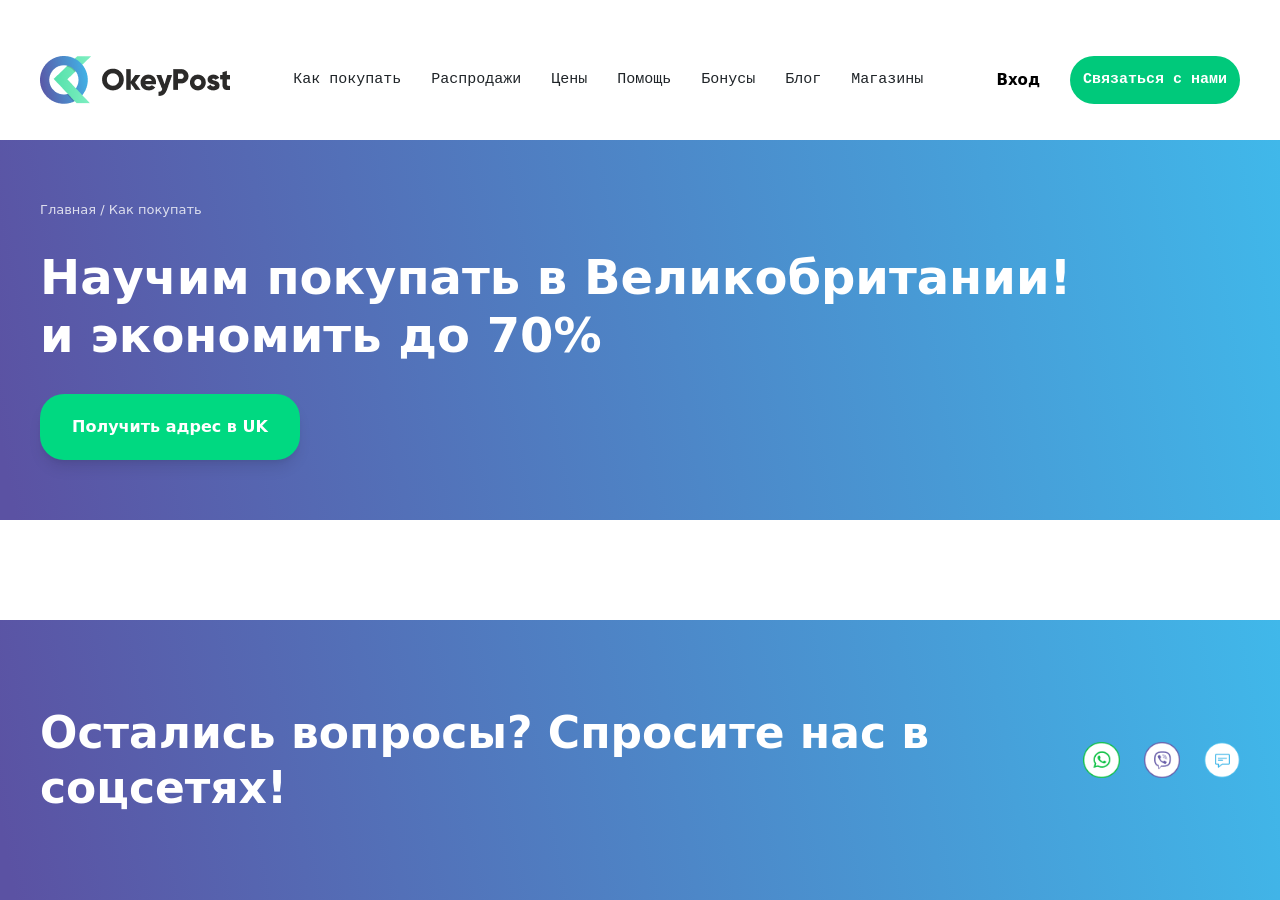
==== commit c675470d: "page2 sec 3" ====
--- a/src/page2.html
+++ b/src/page2.html
@@ -52,6 +52,29 @@
             </button>
         </div>
     </section>
+    <section class="bg-[linear-gradient(79.63deg,_#5B52A3_1.08%,_#40B8EA_100%)] mt-[60px] md:mt-[100px] px-4">
+        <div
+            class="max-w-[1200px] mx-auto flex flex-col md:flex-row items-center justify-between min-h-[250px] md:h-[280px] py-10 md:py-0 gap-8">
+
+            <h1
+                class="text-[28px] md:text-[44px] lg:w-[1200px] font-bold text-white text-center md:text-left  leading-tight">
+                Остались вопросы? Спросите нас в соцсетях!
+            </h1>
+
+            <div class="flex flex-row items-center gap-4 md:gap-6">
+                <a href="#" class="transition-transform hover:scale-110">
+                    <img src="../Ватсап.png" alt="WhatsApp" class="w-12 h-12 md:w-auto md:h-auto">
+                </a>
+                <a href="#" class="transition-transform hover:scale-110">
+                    <img src="../Вайбер.png" alt="Viber" class="w-12 h-12 md:w-auto md:h-auto">
+                </a>
+                <a href="#" class="transition-transform hover:scale-110">
+                    <img src="../Чат.png" alt="Chat" class="w-12 h-12 md:w-auto md:h-auto">
+                </a>
+            </div>
+
+        </div>
+    </section>
 </body>
 
 </html>
--- a/src/output.css
+++ b/src/output.css
@@ -341,6 +341,9 @@
   .h-10 {
     height: calc(var(--spacing) * 10);
   }
+  .h-12 {
+    height: calc(var(--spacing) * 12);
+  }
   .h-16 {
     height: calc(var(--spacing) * 16);
   }
@@ -380,6 +383,9 @@
   .h-\[240px\] {
     height: 240px;
   }
+  .h-\[280px\] {
+    height: 280px;
+  }
   .h-\[380\] {
     height: 380;
   }
@@ -431,6 +437,9 @@
   .min-h-\[100px\] {
     min-height: 100px;
   }
+  .min-h-\[250px\] {
+    min-height: 250px;
+  }
   .min-h-\[380px\] {
     min-height: 380px;
   }
@@ -446,6 +455,9 @@
   .w-10 {
     width: calc(var(--spacing) * 10);
   }
+  .w-12 {
+    width: calc(var(--spacing) * 12);
+  }
   .w-16 {
     width: calc(var(--spacing) * 16);
   }
@@ -533,9 +545,15 @@
   .max-w-350 {
     max-width: calc(var(--spacing) * 350);
   }
+  .max-w-\[280px\] {
+    max-width: 280px;
+  }
   .max-w-\[400px\] {
     max-width: 400px;
   }
+  .max-w-\[600px\] {
+    max-width: 600px;
+  }
   .max-w-\[700px\] {
     max-width: 700px;
   }
@@ -559,6 +577,9 @@
   }
   .rotate-90 {
     rotate: 90deg;
+  }
+  .cursor-pointer {
+    cursor: pointer;
   }
   .resize {
     resize: both;
@@ -651,6 +672,13 @@
       margin-block-end: calc(calc(var(--spacing) * 1) * calc(1 - var(--tw-space-y-reverse)));
     }
   }
+  .space-y-20 {
+    :where(& > :not(:last-child)) {
+      --tw-space-y-reverse: 0;
+      margin-block-start: calc(calc(var(--spacing) * 20) * var(--tw-space-y-reverse));
+      margin-block-end: calc(calc(var(--spacing) * 20) * calc(1 - var(--tw-space-y-reverse)));
+    }
+  }
   .overflow-hidden {
     overflow: hidden;
   }
@@ -697,6 +725,9 @@
   .border-solid {
     --tw-border-style: solid;
     border-style: solid;
+  }
+  .border-\[\#00D97E\]\/30 {
+    border-color: color-mix(in oklab, #00D97E 30%, transparent);
   }
   .border-\[\#1F2428\] {
     border-color: #1F2428;
@@ -832,6 +863,9 @@
   .py-20 {
     padding-block: calc(var(--spacing) * 20);
   }
+  .pt-2 {
+    padding-top: calc(var(--spacing) * 2);
+  }
   .pt-8 {
     padding-top: calc(var(--spacing) * 8);
   }
@@ -935,11 +969,18 @@
   .text-\[36px\] {
     font-size: 36px;
   }
+  .text-\[40px\] {
+    font-size: 40px;
+  }
   .text-\[44px\] {
     font-size: 44px;
   }
   .text-\[48px\] {
     font-size: 48px;
+  }
+  .leading-none {
+    --tw-leading: 1;
+    line-height: 1;
   }
   .leading-relaxed {
     --tw-leading: var(--leading-relaxed);
@@ -994,6 +1035,9 @@
   .text-\[\#1F2428\]\/60 {
     color: color-mix(in oklab, #1F2428 60%, transparent);
   }
+  .text-\[\#1F2428\]\/70 {
+    color: color-mix(in oklab, #1F2428 70%, transparent);
+  }
   .text-\[\#1F2428\]\/80 {
     color: color-mix(in oklab, #1F2428 80%, transparent);
   }
@@ -1005,6 +1049,9 @@
   }
   .text-\[\#fff\] {
     color: #fff;
+  }
+  .text-\[4\] {
+    color: 4;
   }
   .text-\[black\] {
     color: black;
@@ -1076,6 +1123,10 @@
   }
   .shadow-lg {
     --tw-shadow: 0 10px 15px -3px var(--tw-shadow-color, rgb(0 0 0 / 0.1)), 0 4px 6px -4px var(--tw-shadow-color, rgb(0 0 0 / 0.1));
+    box-shadow: var(--tw-inset-shadow), var(--tw-inset-ring-shadow), var(--tw-ring-offset-shadow), var(--tw-ring-shadow), var(--tw-shadow);
+  }
+  .shadow-md {
+    --tw-shadow: 0 4px 6px -1px var(--tw-shadow-color, rgb(0 0 0 / 0.1)), 0 2px 4px -2px var(--tw-shadow-color, rgb(0 0 0 / 0.1));
     box-shadow: var(--tw-inset-shadow), var(--tw-inset-ring-shadow), var(--tw-ring-offset-shadow), var(--tw-ring-shadow), var(--tw-shadow);
   }
   .outline {
@@ -1123,6 +1174,16 @@
       }
     }
   }
+  .hover\:scale-110 {
+    &:hover {
+      @media (hover: hover) {
+        --tw-scale-x: 110%;
+        --tw-scale-y: 110%;
+        --tw-scale-z: 110%;
+        scale: var(--tw-scale-x) var(--tw-scale-y);
+      }
+    }
+  }
   .hover\:bg-\[\#00bc6f\] {
     &:hover {
       @media (hover: hover) {
@@ -1209,6 +1270,11 @@
       flex-direction: row;
     }
   }
+  .md\:mt-32 {
+    @media (width >= 48rem) {
+      margin-top: calc(var(--spacing) * 32);
+    }
+  }
   .md\:mt-50 {
     @media (width >= 48rem) {
       margin-top: calc(var(--spacing) * 50);
@@ -1224,11 +1290,21 @@
       margin-top: 90px;
     }
   }
+  .md\:mt-\[100px\] {
+    @media (width >= 48rem) {
+      margin-top: 100px;
+    }
+  }
   .md\:mb-0 {
     @media (width >= 48rem) {
       margin-bottom: calc(var(--spacing) * 0);
     }
   }
+  .md\:mb-24 {
+    @media (width >= 48rem) {
+      margin-bottom: calc(var(--spacing) * 24);
+    }
+  }
   .md\:ml-\[30px\] {
     @media (width >= 48rem) {
       margin-left: 30px;
@@ -1249,6 +1325,11 @@
       height: 254px;
     }
   }
+  .md\:h-\[280px\] {
+    @media (width >= 48rem) {
+      height: 280px;
+    }
+  }
   .md\:h-\[300px\] {
     @media (width >= 48rem) {
       height: 300px;
@@ -1264,6 +1345,11 @@
       height: 1203px;
     }
   }
+  .md\:h-auto {
+    @media (width >= 48rem) {
+      height: auto;
+    }
+  }
   .md\:w-1\/3 {
     @media (width >= 48rem) {
       width: calc(1 / 3 * 100%);
@@ -1304,6 +1390,11 @@
       width: 820px;
     }
   }
+  .md\:w-auto {
+    @media (width >= 48rem) {
+      width: auto;
+    }
+  }
   .md\:max-w-none {
     @media (width >= 48rem) {
       max-width: none;
@@ -1349,6 +1440,11 @@
       gap: calc(var(--spacing) * 4);
     }
   }
+  .md\:gap-6 {
+    @media (width >= 48rem) {
+      gap: calc(var(--spacing) * 6);
+    }
+  }
   .md\:gap-16 {
     @media (width >= 48rem) {
       gap: calc(var(--spacing) * 16);
@@ -1374,6 +1470,15 @@
       gap: 60px;
     }
   }
+  .md\:space-y-32 {
+    @media (width >= 48rem) {
+      :where(& > :not(:last-child)) {
+        --tw-space-y-reverse: 0;
+        margin-block-start: calc(calc(var(--spacing) * 32) * var(--tw-space-y-reverse));
+        margin-block-end: calc(calc(var(--spacing) * 32) * calc(1 - var(--tw-space-y-reverse)));
+      }
+    }
+  }
   .md\:p-0 {
     @media (width >= 48rem) {
       padding: calc(var(--spacing) * 0);
@@ -1387,6 +1492,11 @@
   .md\:py-0 {
     @media (width >= 48rem) {
       padding-block: calc(var(--spacing) * 0);
+    }
+  }
+  .md\:py-24 {
+    @media (width >= 48rem) {
+      padding-block: calc(var(--spacing) * 24);
     }
   }
   .md\:pt-\[100px\] {
@@ -1428,6 +1538,11 @@
       line-height: var(--tw-leading, var(--text-xl--line-height));
     }
   }
+  .md\:text-\[16px\] {
+    @media (width >= 48rem) {
+      font-size: 16px;
+    }
+  }
   .md\:text-\[18px\] {
     @media (width >= 48rem) {
       font-size: 18px;
@@ -1438,6 +1553,11 @@
       font-size: 20px;
     }
   }
+  .md\:text-\[22px\] {
+    @media (width >= 48rem) {
+      font-size: 22px;
+    }
+  }
   .md\:text-\[32px\] {
     @media (width >= 48rem) {
       font-size: 32px;
@@ -1456,6 +1576,11 @@
   .md\:text-\[48px\] {
     @media (width >= 48rem) {
       font-size: 48px;
+    }
+  }
+  .md\:text-\[50px\] {
+    @media (width >= 48rem) {
+      font-size: 50px;
     }
   }
   .md\:leading-\[1\.2\] {
@@ -1525,6 +1650,11 @@
       width: 460px;
     }
   }
+  .lg\:w-\[500px\] {
+    @media (width >= 64rem) {
+      width: 500px;
+    }
+  }
   .lg\:w-\[707px\] {
     @media (width >= 64rem) {
       width: 707px;
@@ -1533,6 +1663,16 @@
   .lg\:w-\[730px\] {
     @media (width >= 64rem) {
       width: 730px;
+    }
+  }
+  .lg\:w-\[1000px\] {
+    @media (width >= 64rem) {
+      width: 1000px;
+    }
+  }
+  .lg\:w-\[1200px\] {
+    @media (width >= 64rem) {
+      width: 1200px;
     }
   }
   .lg\:w-auto {
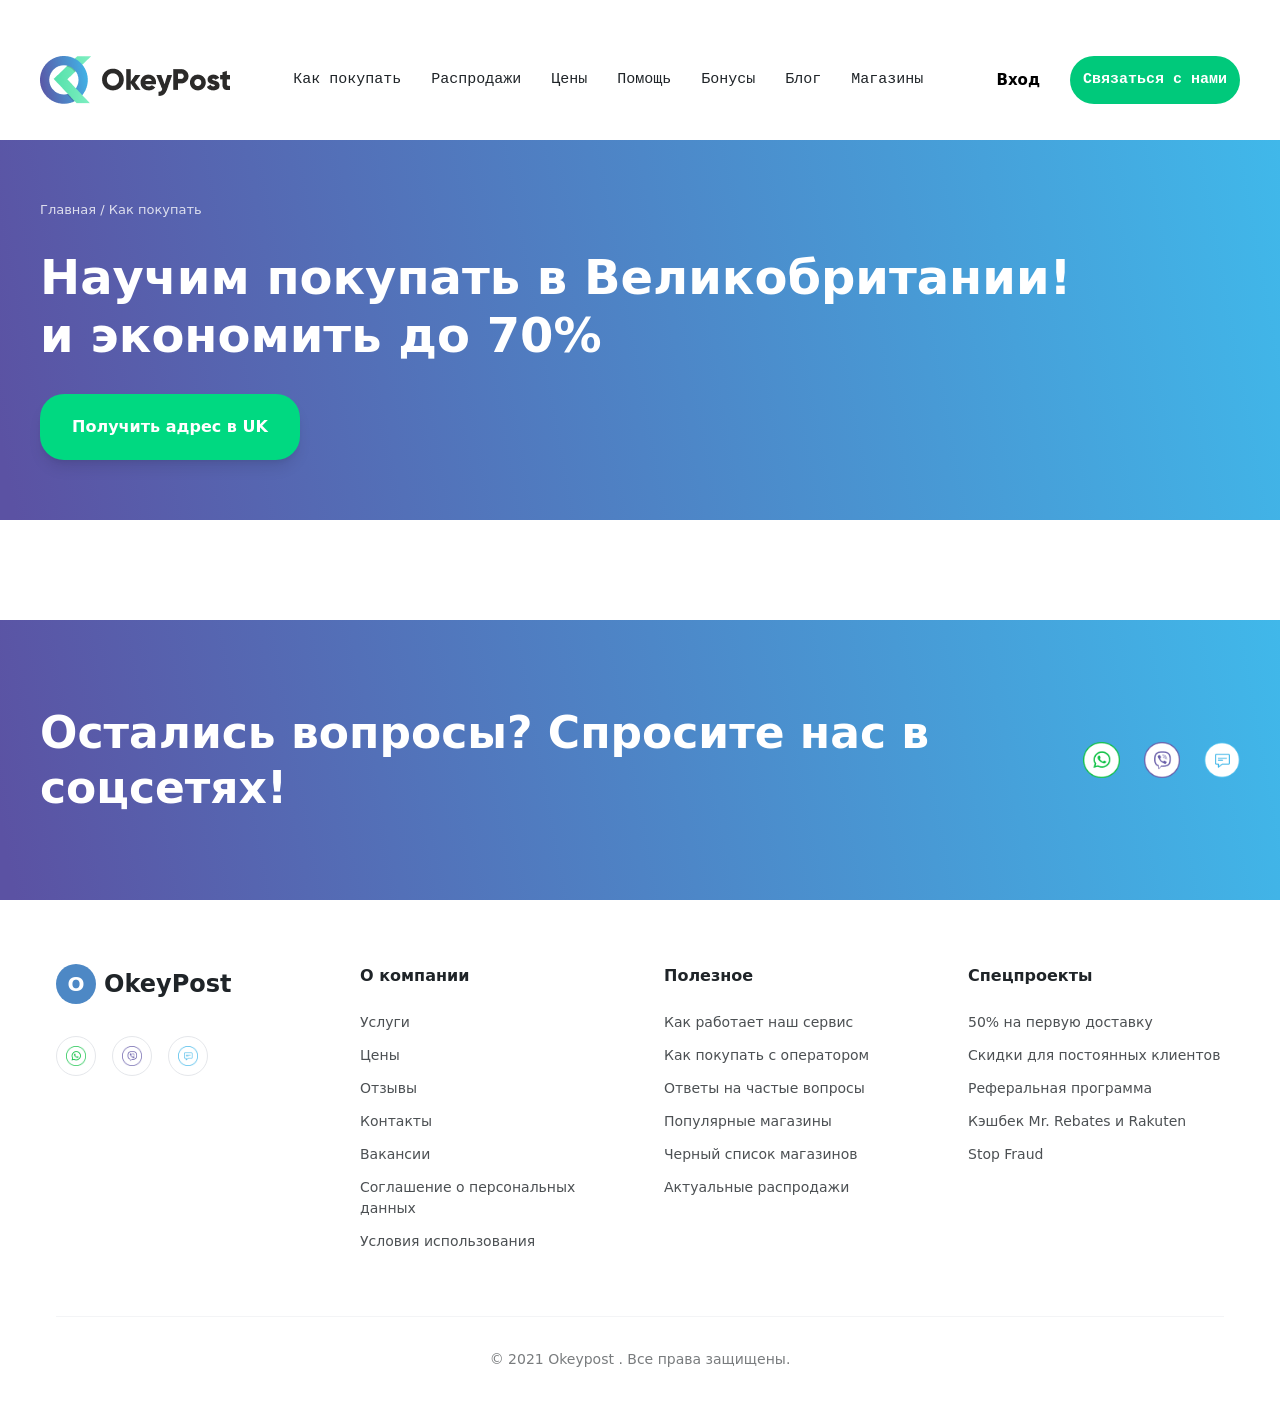
==== commit e87de0eb: "footer page2" ====
--- a/src/page2.html
+++ b/src/page2.html
@@ -75,6 +75,76 @@
 
         </div>
     </section>
+    <footer class="bg-white pt-16 pb-8">
+  <div class="max-w-[1200px] mx-auto px-4">
+    <div class="grid grid-cols-1 sm:grid-cols-2 lg:grid-cols-4 gap-12 mb-16">
+      
+      <div class="flex flex-col gap-8">
+        <div class="flex items-center gap-2">
+          <div class="w-10 h-10 bg-[#4D88C5] rounded-full flex items-center justify-center">
+            <span class="text-white font-bold text-xl">O</span>
+          </div>
+          <span class="text-2xl font-bold text-[#1F2428]">OkeyPost</span>
+        </div>
+        
+        <div class="flex gap-4">
+          <div class="w-10 h-10 rounded-full border border-gray-200 flex items-center justify-center">
+             <img src="../Ватсап.png" alt="WA" class="w-5 h-5">
+          </div>
+          <div class="w-10 h-10 rounded-full border border-gray-200 flex items-center justify-center">
+             <img src="../Вайбер.png" alt="Viber" class="w-5 h-5">
+          </div>
+          <div class="w-10 h-10 rounded-full border border-gray-200 flex items-center justify-center">
+             <img src="../Чат.png" alt="Chat" class="w-5 h-5">
+          </div>
+        </div>
+      </div>
+
+      <div>
+        <h3 class="font-bold text-[#1F2428] mb-6">О компании</h3>
+        <div class="flex flex-col gap-3 text-[14px] text-[#1F2428]/80">
+          <p>Услуги</p>
+          <p>Цены</p>
+          <p>Отзывы</p>
+          <p>Контакты</p>
+          <p>Вакансии</p>
+          <p>Соглашение о персональных данных</p>
+          <p>Условия использования</p>
+        </div>
+      </div>
+
+      <div>
+        <h3 class="font-bold text-[#1F2428] mb-6">Полезное</h3>
+        <div class="flex flex-col gap-3 text-[14px] text-[#1F2428]/80">
+          <p>Как работает наш сервис</p>
+          <p>Как покупать с оператором</p>
+          <p>Ответы на частые вопросы</p>
+          <p>Популярные магазины</p>
+          <p>Черный список магазинов</p>
+          <p>Актуальные распродажи</p>
+        </div>
+      </div>
+
+      <div>
+        <h3 class="font-bold text-[#1F2428] mb-6">Спецпроекты</h3>
+        <div class="flex flex-col gap-3 text-[14px] text-[#1F2428]/80">
+          <p>50% на первую доставку</p>
+          <p>Скидки для постоянных клиентов</p>
+          <p>Реферальная программа</p>
+          <p>Кэшбек Mr. Rebates и Rakuten</p>
+          <p>Stop Fraud</p>
+        </div>
+      </div>
+
+    </div>
+
+    <div class="border-t border-gray-100 pt-8 text-center">
+      <p class="text-[14px] text-[#1F2428]/60">
+        © 2021 Okeypost . Все права защищены.
+      </p>
+    </div>
+  </div>
+</footer>
 </body>
 
 </html>
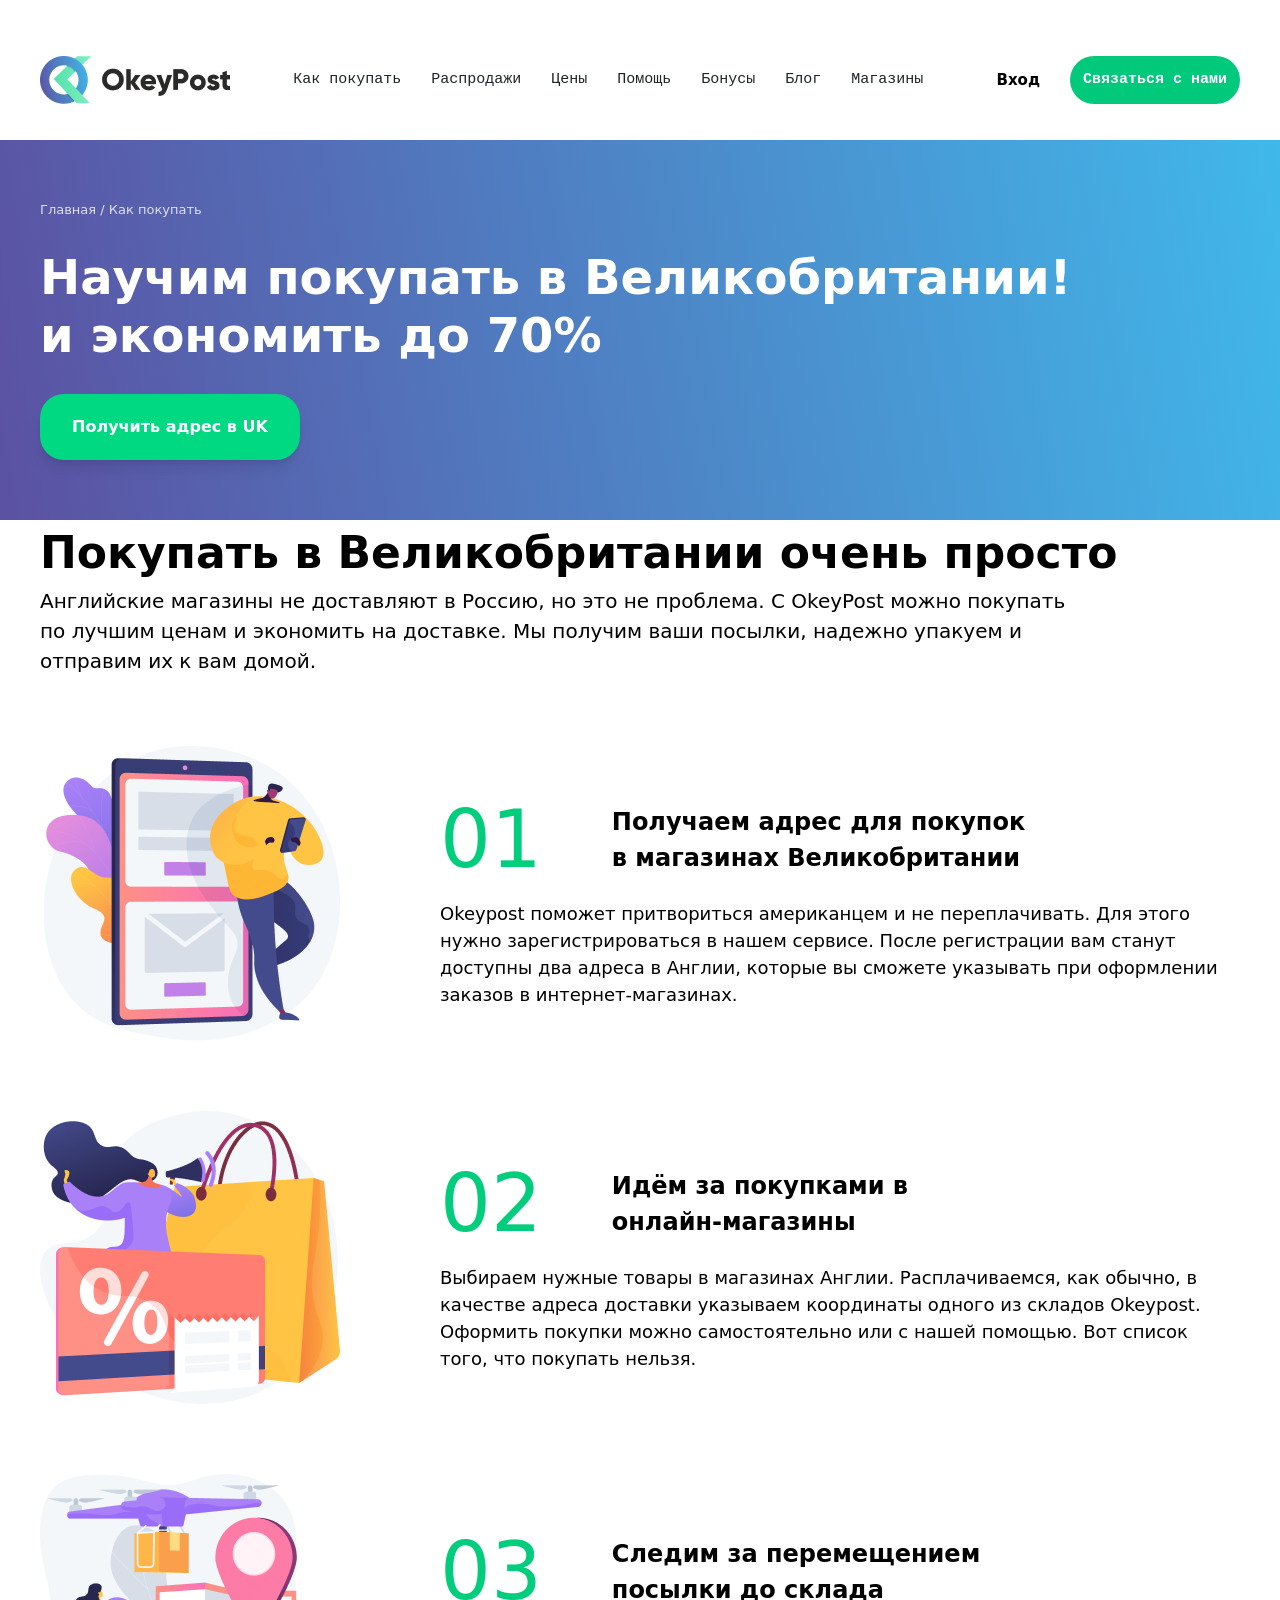
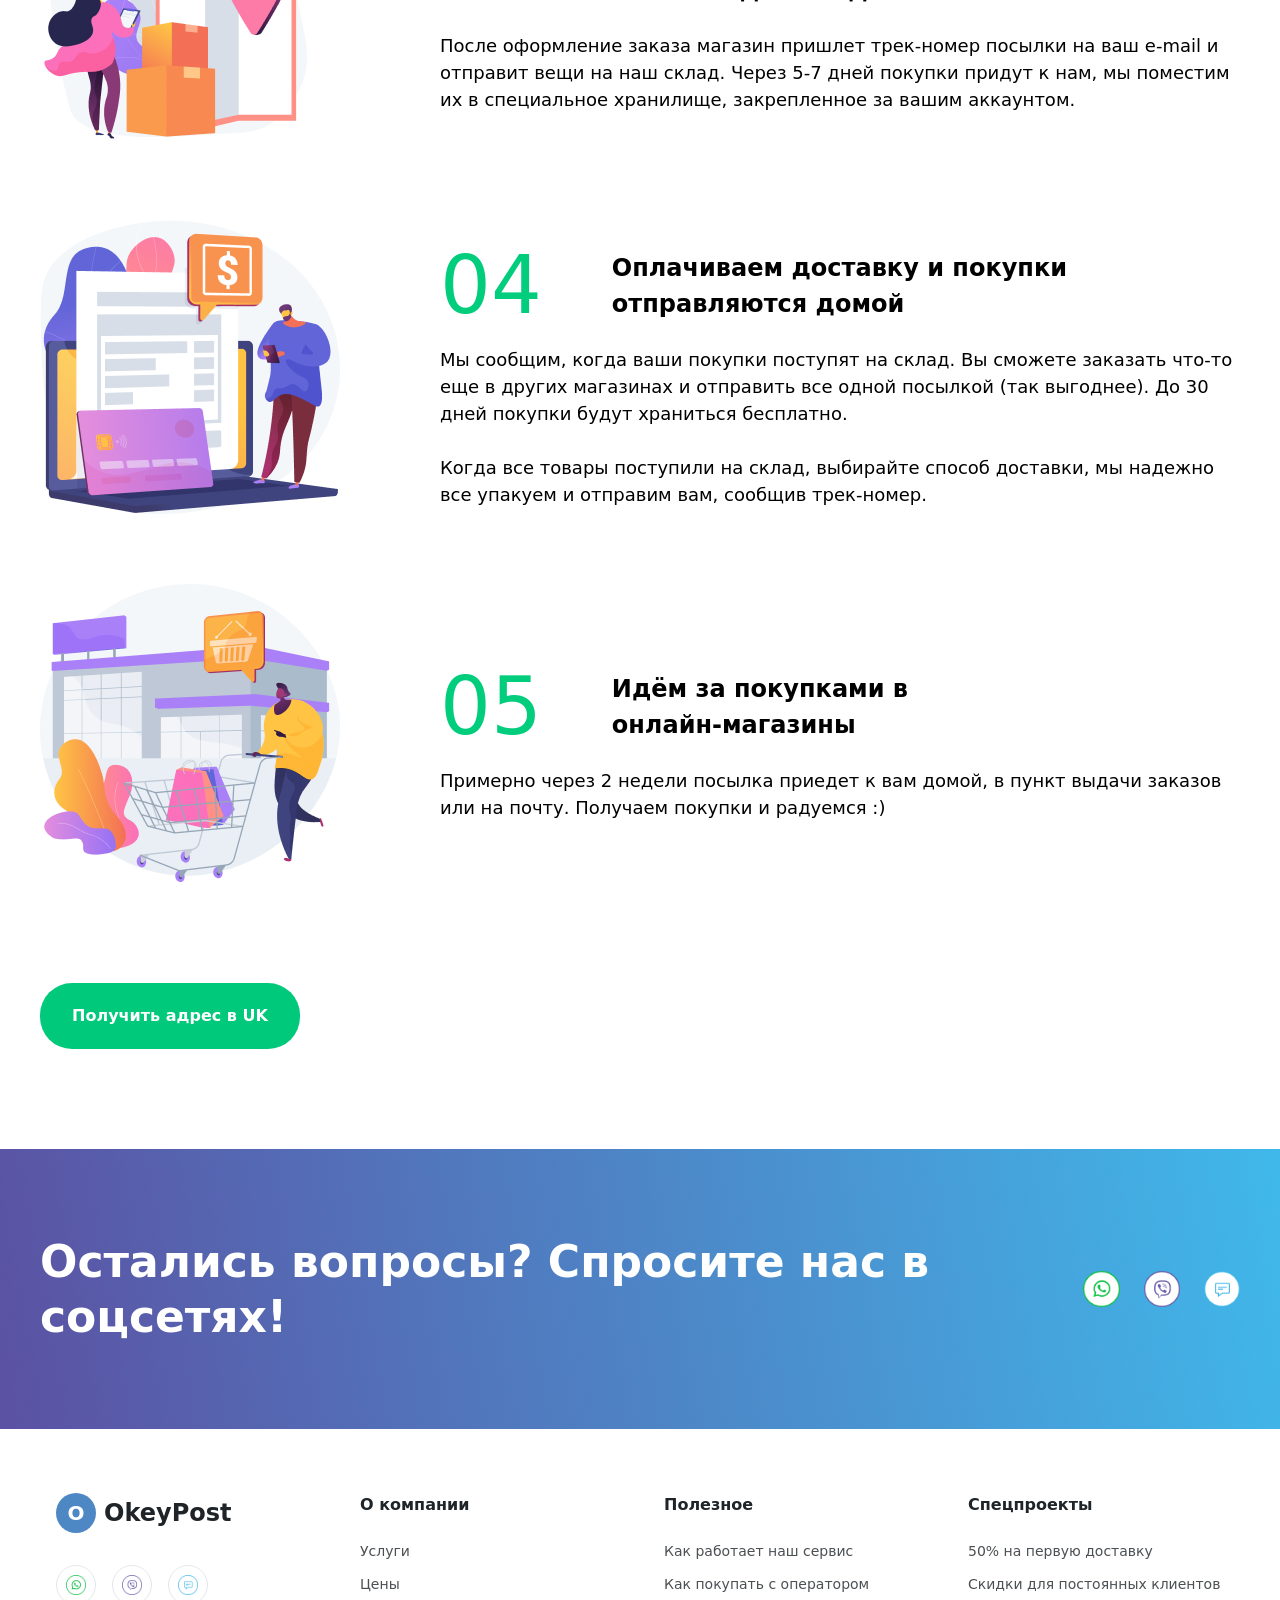
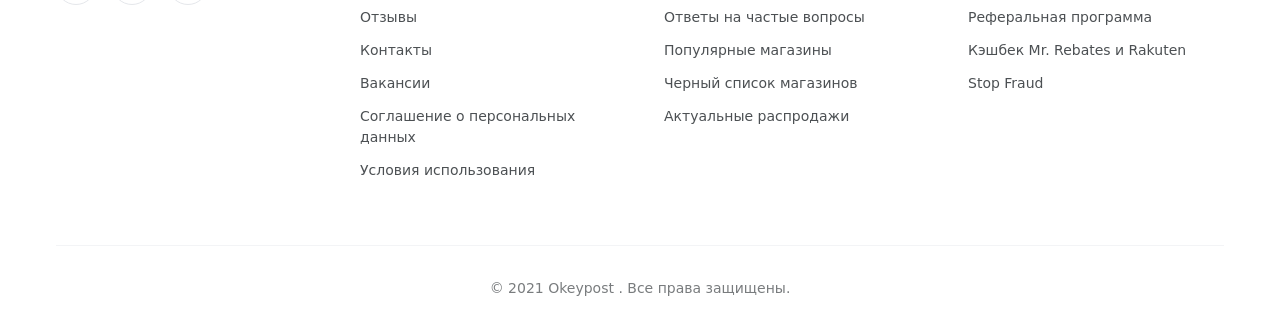
==== commit 5682f4b6: "page2 sec 2" ====
--- a/src/page2.html
+++ b/src/page2.html
@@ -2,149 +2,233 @@
 <html lang="en">
 
 <head>
-    <meta charset="UTF-8">
-    <link rel="stylesheet" href="./output.css">
-    <meta name="viewport" content="width=device-width, initial-scale=1.0">
-    <title>Document</title>
+  <meta charset="UTF-8">
+  <link rel="stylesheet" href="./output.css">
+  <meta name="viewport" content="width=device-width, initial-scale=1.0">
+  <title>Document</title>
 </head>
 
 <body>
-    <header>
-        <div
-            class=" flex lg:flex lg:flex-row max-w-[1200px] lg:h-[120px] mt-[20px] justify-between items-center m-auto">
-            <img src="../Лого.png" class="lg:ml-[0] ml-[20px]" alt="">
-            <p class="text-[30px] lg:hidden mr-[20px]">☰</p>
-            <div class="lg:flex flex-row hidden text-[15px] text-[#1F2428] font-mono gap-[30px]">
-                <p>Как покупать</p>
-                <a href="../index.html">Распродажи</a>
-                <p>Цены</p>
-                <p>Помощь</p>
-                <p>Бонусы</p>
-                <p>Блог</p>
-                <p>Магазины</p>
-            </div>
-            <div class="hidden lg:flex flex-row gap-[30px]">
-                <div class="gap-[10px] flex flex-row items-center">
-                    <img src="./User.png" alt="">
-                    <p class="text-[15px] text-[black] font-semibold">Вход</p>
-                </div>
-                <button
-                    class="text-[15px] text-[#fff] font-semibold font-mono bg-[#00C97B] rounded-4xl w-[170px] h-[48px]  hover:bg-[#1F2428] hover:text-white">Связаться
-                    с нами</button>
-            </div>
-        </div>
-    </header>
-    <section class="lg:mt-[0] mt-[30px] bg-[linear-gradient(79.63deg,_#5B52A3_1.08%,_#40B8EA_100%)] px-4">
-        <div
-            class="flex flex-col max-w-[1200px] mx-auto w-full min-h-[380px] py-12 md:py-0 justify-center items-start gap-6 md:gap-[30px]">
-
-            <p class="text-[13px] font-light text-white opacity-80">Главная / Как покупать</p>
-
-            <h1 class="text-3xl md:text-[48px] font-bold text-white leading-tight md:leading-[1.2]">
-                Научим покупать в Великобритании!
-                <br class="hidden md:block">
-                <span class="font-normal md:font-bold">и экономить до 70%</span>
-            </h1>
-
-            <button
-                class="w-full sm:w-[260px] h-[66px] rounded-3xl bg-[#00D981] hover:bg-[#00bc6f] text-white font-bold transition-colors shadow-lg">
-                Получить адрес в UK
-            </button>
-        </div>
-    </section>
-    <section class="bg-[linear-gradient(79.63deg,_#5B52A3_1.08%,_#40B8EA_100%)] mt-[60px] md:mt-[100px] px-4">
-        <div
-            class="max-w-[1200px] mx-auto flex flex-col md:flex-row items-center justify-between min-h-[250px] md:h-[280px] py-10 md:py-0 gap-8">
-
-            <h1
-                class="text-[28px] md:text-[44px] lg:w-[1200px] font-bold text-white text-center md:text-left  leading-tight">
-                Остались вопросы? Спросите нас в соцсетях!
-            </h1>
-
-            <div class="flex flex-row items-center gap-4 md:gap-6">
-                <a href="#" class="transition-transform hover:scale-110">
-                    <img src="../Ватсап.png" alt="WhatsApp" class="w-12 h-12 md:w-auto md:h-auto">
-                </a>
-                <a href="#" class="transition-transform hover:scale-110">
-                    <img src="../Вайбер.png" alt="Viber" class="w-12 h-12 md:w-auto md:h-auto">
-                </a>
-                <a href="#" class="transition-transform hover:scale-110">
-                    <img src="../Чат.png" alt="Chat" class="w-12 h-12 md:w-auto md:h-auto">
-                </a>
-            </div>
-
-        </div>
-    </section>
-    <footer class="bg-white pt-16 pb-8">
-  <div class="max-w-[1200px] mx-auto px-4">
-    <div class="grid grid-cols-1 sm:grid-cols-2 lg:grid-cols-4 gap-12 mb-16">
-      
-      <div class="flex flex-col gap-8">
-        <div class="flex items-center gap-2">
-          <div class="w-10 h-10 bg-[#4D88C5] rounded-full flex items-center justify-center">
-            <span class="text-white font-bold text-xl">O</span>
-          </div>
-          <span class="text-2xl font-bold text-[#1F2428]">OkeyPost</span>
-        </div>
-        
-        <div class="flex gap-4">
-          <div class="w-10 h-10 rounded-full border border-gray-200 flex items-center justify-center">
-             <img src="../Ватсап.png" alt="WA" class="w-5 h-5">
-          </div>
-          <div class="w-10 h-10 rounded-full border border-gray-200 flex items-center justify-center">
-             <img src="../Вайбер.png" alt="Viber" class="w-5 h-5">
-          </div>
-          <div class="w-10 h-10 rounded-full border border-gray-200 flex items-center justify-center">
-             <img src="../Чат.png" alt="Chat" class="w-5 h-5">
-          </div>
-        </div>
-      </div>
-
-      <div>
-        <h3 class="font-bold text-[#1F2428] mb-6">О компании</h3>
-        <div class="flex flex-col gap-3 text-[14px] text-[#1F2428]/80">
-          <p>Услуги</p>
-          <p>Цены</p>
-          <p>Отзывы</p>
-          <p>Контакты</p>
-          <p>Вакансии</p>
-          <p>Соглашение о персональных данных</p>
-          <p>Условия использования</p>
-        </div>
-      </div>
-
-      <div>
-        <h3 class="font-bold text-[#1F2428] mb-6">Полезное</h3>
-        <div class="flex flex-col gap-3 text-[14px] text-[#1F2428]/80">
-          <p>Как работает наш сервис</p>
-          <p>Как покупать с оператором</p>
-          <p>Ответы на частые вопросы</p>
-          <p>Популярные магазины</p>
-          <p>Черный список магазинов</p>
-          <p>Актуальные распродажи</p>
-        </div>
-      </div>
-
-      <div>
-        <h3 class="font-bold text-[#1F2428] mb-6">Спецпроекты</h3>
-        <div class="flex flex-col gap-3 text-[14px] text-[#1F2428]/80">
-          <p>50% на первую доставку</p>
-          <p>Скидки для постоянных клиентов</p>
-          <p>Реферальная программа</p>
-          <p>Кэшбек Mr. Rebates и Rakuten</p>
-          <p>Stop Fraud</p>
-        </div>
-      </div>
-
-    </div>
-
-    <div class="border-t border-gray-100 pt-8 text-center">
-      <p class="text-[14px] text-[#1F2428]/60">
-        © 2021 Okeypost . Все права защищены.
-      </p>
-    </div>
-  </div>
-</footer>
+  <header>
+    <div class=" flex lg:flex lg:flex-row max-w-[1200px] lg:h-[120px] mt-[20px] justify-between items-center m-auto">
+      <img src="../Лого.png" class="lg:ml-[0] ml-[20px]" alt="">
+      <p class="text-[30px] lg:hidden mr-[20px]">☰</p>
+      <div class="lg:flex flex-row hidden text-[15px] text-[#1F2428] font-mono gap-[30px]">
+        <p>Как покупать</p>
+        <a href="../index.html">Распродажи</a>
+        <a href="./page3.html">Цены</a>
+        <p>Помощь</p>
+        <p>Бонусы</p>
+        <p>Блог</p>
+        <p>Магазины</p>
+      </div>
+      <div class="hidden lg:flex flex-row gap-[30px]">
+        <div class="gap-[10px] flex flex-row items-center">
+          <img src="./User.png" alt="">
+          <p class="text-[15px] text-[black] font-semibold">Вход</p>
+        </div>
+        <button
+          class="text-[15px] text-[#fff] font-semibold font-mono bg-[#00C97B] rounded-4xl w-[170px] h-[48px]  hover:bg-[#1F2428] hover:text-white">Связаться
+          с нами</button>
+      </div>
+    </div>
+  </header>
+  <section class="lg:mt-[0] mt-[30px] bg-[linear-gradient(79.63deg,_#5B52A3_1.08%,_#40B8EA_100%)] px-4">
+    <div
+      class="flex flex-col max-w-[1200px] mx-auto w-full min-h-[380px] py-12 md:py-0 justify-center items-start gap-6 md:gap-[30px]">
+
+      <p class="text-[13px] font-light text-white opacity-80">Главная / Как покупать</p>
+
+      <h1 class="text-3xl md:text-[48px] font-bold text-white leading-tight md:leading-[1.2]">
+        Научим покупать в Великобритании!
+        <br class="hidden md:block">
+        <span class="font-normal md:font-bold">и экономить до 70%</span>
+      </h1>
+
+      <button
+        class="w-full sm:w-[260px] h-[66px] rounded-3xl bg-[#00D981] hover:bg-[#00bc6f] text-white font-bold transition-colors shadow-lg">
+        Получить адрес в UK
+      </button>
+    </div>
+  </section>
+
+
+  <section>
+    <div class="flex flex-col max-w-[1200px] m-auto">
+      <h1 class="text-[44px] font-bold ">Покупать в Великобритании очень просто</h1>
+      <p class="text-[20px] font-[300]">Английские магазины не доставляют в Россию, но это не проблема. С OkeyPost можно
+        покупать <br> по лучшим ценам и
+        экономить на доставке. Мы получим ваши посылки, надежно упакуем и <br> отправим их к вам домой.</p>
+      <div class="flex flex-col">
+        <div class="flex flex-row items-center gap-[100px] mt-[70px]">
+          <img src="../01 1.png " alt="">
+          <aside class="flex flex-col">
+            <div class="flex flex-row items-center gap-[70px]">
+              <p class="text-[80px] text-[#01CD7D]">01</p>
+              <h1 class="text-[24px] font-bold">Получаем адрес для покупок <br> в магазинах Великобритании </h1>
+            </div>
+            <p class="text-[18px] font-[300]">Okeypost поможет притвориться американцем и не переплачивать. Для этого
+              нужно зарегистрироваться в нашем
+              сервисе. После регистрации вам станут доступны два адреса в Англии, которые вы сможете указывать при
+              оформлении заказов в интернет-магазинах.</p>
+          </aside>
+        </div>
+        <div class="flex flex-row items-center gap-[100px] mt-[70px]">
+          <img src="../02 1.png " alt="">
+          <aside class="flex flex-col">
+            <div class="flex flex-row items-center gap-[70px]">
+              <p class="text-[80px] text-[#01CD7D]">02</p>
+              <h1 class="text-[24px] font-bold">Идём за покупками в <br> онлайн-магазины </h1>
+            </div>
+            <p class="text-[18px] font-[300]">Выбираем нужные товары в магазинах Англии. Расплачиваемся, как обычно, в
+              качестве адреса доставки указываем координаты одного из складов Okeypost. Оформить покупки можно
+              самостоятельно или с нашей помощью. Вот список того, что покупать нельзя.</p>
+          </aside>
+        </div>
+        <div class="flex flex-row items-center gap-[100px] mt-[70px]">
+          <img src="../03 1.png " alt="">
+          <aside class="flex flex-col">
+            <div class="flex flex-row items-center gap-[70px]">
+              <p class="text-[80px] text-[#01CD7D]">03</p>
+              <h1 class="text-[24px] font-bold">Следим за перемещением <br> посылки до склада</h1>
+            </div>
+            <p class="text-[18px] font-[300]">После оформление заказа магазин пришлет трек-номер посылки на ваш e-mail и
+              отправит вещи на наш склад. Через 5-7 дней покупки придут к нам, мы поместим их в специальное хранилище,
+              закрепленное за вашим аккаунтом.</p>
+          </aside>
+        </div>
+        <div class="flex flex-row items-center gap-[100px] mt-[70px]">
+          <img src="../04 1.png " alt="">
+          <aside class="flex flex-col">
+            <div class="flex flex-row items-center gap-[70px]">
+              <p class="text-[80px] text-[#01CD7D]">04</p>
+              <h1 class="text-[24px] font-bold">Оплачиваем доставку и покупки <br> отправляются домой </h1>
+            </div>
+            <p class="text-[18px] font-[300]">Мы сообщим, когда ваши покупки поступят на склад. Вы сможете заказать
+              что-то еще в других магазинах и отправить все одной посылкой (так выгоднее). До 30 дней покупки будут
+              храниться бесплатно. <br> <br>
+              Когда все товары поступили на склад, выбирайте способ доставки, мы надежно все упакуем и отправим вам,
+              сообщив трек-номер.</p>
+          </aside>
+        </div>
+        <div class="flex flex-row items-center gap-[100px] mt-[70px]">
+          <img src="../05 1.png " alt="">
+          <aside class="flex flex-col">
+            <div class="flex flex-row items-center gap-[70px]">
+              <p class="text-[80px] text-[#01CD7D]">05</p>
+              <h1 class="text-[24px] font-bold">Идём за покупками в <br> онлайн-магазины </h1>
+            </div>
+            <p class="text-[18px] font-[300]">Примерно через 2 недели посылка приедет к вам домой, в пункт выдачи
+              заказов или на почту. Получаем покупки и радуемся :)</p>
+          </aside>
+        </div>
+        <button class="w-[260px] h-[66px] bg-[#00C97B] mt-[100px]  rounded-4xl text-white font-bold">Получить адрес в
+          UK</button>
+      </div>
+    </div>
+  </section>
+
+
+
+  <section class="bg-[linear-gradient(79.63deg,_#5B52A3_1.08%,_#40B8EA_100%)] mt-[60px] md:mt-[100px] px-4">
+    <div
+      class="max-w-[1200px] mx-auto flex flex-col md:flex-row items-center justify-between min-h-[250px] md:h-[280px] py-10 md:py-0 gap-8">
+
+      <h1 class="text-[28px] md:text-[44px] lg:w-[1200px] font-bold text-white text-center md:text-left  leading-tight">
+        Остались вопросы? Спросите нас в соцсетях!
+      </h1>
+
+      <div class="flex flex-row items-center gap-4 md:gap-6">
+        <a href="#" class="transition-transform hover:scale-110">
+          <img src="../Ватсап.png" alt="WhatsApp" class="w-12 h-12 md:w-auto md:h-auto">
+        </a>
+        <a href="#" class="transition-transform hover:scale-110">
+          <img src="../Вайбер.png" alt="Viber" class="w-12 h-12 md:w-auto md:h-auto">
+        </a>
+        <a href="#" class="transition-transform hover:scale-110">
+          <img src="../Чат.png" alt="Chat" class="w-12 h-12 md:w-auto md:h-auto">
+        </a>
+      </div>
+
+    </div>
+  </section>
+
+
+
+
+
+
+
+  <footer class="bg-white pt-16 pb-8">
+    <div class="max-w-[1200px] mx-auto px-4">
+      <div class="grid grid-cols-1 sm:grid-cols-2 lg:grid-cols-4 gap-12 mb-16">
+
+        <div class="flex flex-col gap-8">
+          <div class="flex items-center gap-2">
+            <div class="w-10 h-10 bg-[#4D88C5] rounded-full flex items-center justify-center">
+              <span class="text-white font-bold text-xl">O</span>
+            </div>
+            <span class="text-2xl font-bold text-[#1F2428]">OkeyPost</span>
+          </div>
+
+          <div class="flex gap-4">
+            <div class="w-10 h-10 rounded-full border border-gray-200 flex items-center justify-center">
+              <img src="../Ватсап.png" alt="WA" class="w-5 h-5">
+            </div>
+            <div class="w-10 h-10 rounded-full border border-gray-200 flex items-center justify-center">
+              <img src="../Вайбер.png" alt="Viber" class="w-5 h-5">
+            </div>
+            <div class="w-10 h-10 rounded-full border border-gray-200 flex items-center justify-center">
+              <img src="../Чат.png" alt="Chat" class="w-5 h-5">
+            </div>
+          </div>
+        </div>
+
+        <div>
+          <h3 class="font-bold text-[#1F2428] mb-6">О компании</h3>
+          <div class="flex flex-col gap-3 text-[14px] text-[#1F2428]/80">
+            <p>Услуги</p>
+            <p>Цены</p>
+            <p>Отзывы</p>
+            <p>Контакты</p>
+            <p>Вакансии</p>
+            <p>Соглашение о персональных данных</p>
+            <p>Условия использования</p>
+          </div>
+        </div>
+
+        <div>
+          <h3 class="font-bold text-[#1F2428] mb-6">Полезное</h3>
+          <div class="flex flex-col gap-3 text-[14px] text-[#1F2428]/80">
+            <p>Как работает наш сервис</p>
+            <p>Как покупать с оператором</p>
+            <p>Ответы на частые вопросы</p>
+            <p>Популярные магазины</p>
+            <p>Черный список магазинов</p>
+            <p>Актуальные распродажи</p>
+          </div>
+        </div>
+
+        <div>
+          <h3 class="font-bold text-[#1F2428] mb-6">Спецпроекты</h3>
+          <div class="flex flex-col gap-3 text-[14px] text-[#1F2428]/80">
+            <p>50% на первую доставку</p>
+            <p>Скидки для постоянных клиентов</p>
+            <p>Реферальная программа</p>
+            <p>Кэшбек Mr. Rebates и Rakuten</p>
+            <p>Stop Fraud</p>
+          </div>
+        </div>
+
+      </div>
+
+      <div class="border-t border-gray-100 pt-8 text-center">
+        <p class="text-[14px] text-[#1F2428]/60">
+          © 2021 Okeypost . Все права защищены.
+        </p>
+      </div>
+    </div>
+  </footer>
 </body>
 
 </html>
--- a/src/output.css
+++ b/src/output.css
@@ -7,18 +7,15 @@
       "Segoe UI Emoji", "Segoe UI Symbol", "Noto Color Emoji";
     --font-mono: ui-monospace, SFMono-Regular, Menlo, Monaco, Consolas, "Liberation Mono",
       "Courier New", monospace;
-    --color-emerald-500: oklch(69.6% 0.17 162.48);
-    --color-emerald-600: oklch(59.6% 0.145 163.225);
     --color-gray-50: oklch(98.5% 0.002 247.839);
     --color-gray-100: oklch(96.7% 0.003 264.542);
     --color-gray-200: oklch(92.8% 0.006 264.531);
-    --color-gray-300: oklch(87.2% 0.01 258.338);
     --color-gray-400: oklch(70.7% 0.022 261.325);
-    --color-gray-800: oklch(27.8% 0.033 256.848);
+    --color-gray-500: oklch(55.1% 0.027 264.364);
+    --color-gray-600: oklch(44.6% 0.03 256.802);
     --color-black: #000;
     --color-white: #fff;
     --spacing: 0.25rem;
-    --container-5xl: 64rem;
     --container-7xl: 80rem;
     --text-xs: 0.75rem;
     --text-xs--line-height: calc(1 / 0.75);
@@ -43,8 +40,6 @@
     --font-weight-medium: 500;
     --font-weight-semibold: 600;
     --font-weight-bold: 700;
-    --tracking-tight: -0.025em;
-    --tracking-wide: 0.025em;
     --leading-tight: 1.25;
     --leading-relaxed: 1.625;
     --radius-xl: 0.75rem;
@@ -221,15 +216,6 @@
   .left-0 {
     left: calc(var(--spacing) * 0);
   }
-  .order-1 {
-    order: 1;
-  }
-  .order-2 {
-    order: 2;
-  }
-  .order-3 {
-    order: 3;
-  }
   .m-auto {
     margin: auto;
   }
@@ -239,35 +225,20 @@
   .mt-8 {
     margin-top: calc(var(--spacing) * 8);
   }
-  .mt-10 {
-    margin-top: calc(var(--spacing) * 10);
-  }
-  .mt-12 {
-    margin-top: calc(var(--spacing) * 12);
-  }
   .mt-20 {
     margin-top: calc(var(--spacing) * 20);
   }
-  .mt-50 {
-    margin-top: calc(var(--spacing) * 50);
-  }
   .mt-\[20px\] {
     margin-top: 20px;
   }
   .mt-\[30px\] {
     margin-top: 30px;
   }
-  .mt-\[40px\] {
-    margin-top: 40px;
-  }
-  .mt-\[50px\] {
-    margin-top: 50px;
-  }
   .mt-\[60px\] {
     margin-top: 60px;
   }
-  .mt-\[90px\] {
-    margin-top: 90px;
+  .mt-\[70px\] {
+    margin-top: 70px;
   }
   .mt-\[100px\] {
     margin-top: 100px;
@@ -275,18 +246,12 @@
   .mt-\[120px\] {
     margin-top: 120px;
   }
-  .mt-\[150px\] {
-    margin-top: 150px;
-  }
   .mt-\[200px\] {
     margin-top: 200px;
   }
   .mr-\[20px\] {
     margin-right: 20px;
   }
-  .mr-\[40px\] {
-    margin-right: 40px;
-  }
   .mb-1 {
     margin-bottom: calc(var(--spacing) * 1);
   }
@@ -320,9 +285,6 @@
   .ml-\[20px\] {
     margin-left: 20px;
   }
-  .ml-\[30px\] {
-    margin-left: 30px;
-  }
   .flex {
     display: flex;
   }
@@ -347,12 +309,6 @@
   .h-16 {
     height: calc(var(--spacing) * 16);
   }
-  .h-64 {
-    height: calc(var(--spacing) * 64);
-  }
-  .h-\[8px\] {
-    height: 8px;
-  }
   .h-\[15px\] {
     height: 15px;
   }
@@ -365,15 +321,9 @@
   .h-\[66px\] {
     height: 66px;
   }
-  .h-\[82\] {
-    height: 82;
-  }
   .h-\[82px\] {
     height: 82px;
   }
-  .h-\[104px\] {
-    height: 104px;
-  }
   .h-\[120px\] {
     height: 120px;
   }
@@ -383,54 +333,12 @@
   .h-\[240px\] {
     height: 240px;
   }
-  .h-\[280px\] {
-    height: 280px;
-  }
-  .h-\[380\] {
-    height: 380;
-  }
-  .h-\[380px\] {
-    height: 380px;
-  }
-  .h-\[412px\] {
-    height: 412px;
-  }
-  .h-\[438px\] {
-    height: 438px;
-  }
-  .h-\[480\] {
-    height: 480;
-  }
-  .h-\[480px\] {
-    height: 480px;
-  }
-  .h-\[755px\] {
-    height: 755px;
-  }
-  .h-\[800px\] {
-    height: 800px;
-  }
-  .h-\[880px\] {
-    height: 880px;
-  }
   .h-\[950px\] {
     height: 950px;
   }
-  .h-\[1000px\] {
-    height: 1000px;
-  }
-  .h-\[1100px\] {
-    height: 1100px;
-  }
-  .h-\[1200px\] {
-    height: 1200px;
-  }
   .h-auto {
     height: auto;
   }
-  .h-fit {
-    height: fit-content;
-  }
   .h-full {
     height: 100%;
   }
@@ -461,15 +369,9 @@
   .w-16 {
     width: calc(var(--spacing) * 16);
   }
-  .w-64 {
-    width: calc(var(--spacing) * 64);
-  }
   .w-\[0\.5px\] {
     width: 0.5px;
   }
-  .w-\[0px\] {
-    width: 0px;
-  }
   .w-\[1px\] {
     width: 1px;
   }
@@ -503,9 +405,6 @@
   .w-\[300px\] {
     width: 300px;
   }
-  .w-\[330px\] {
-    width: 330px;
-  }
   .w-\[350px\] {
     width: 350px;
   }
@@ -515,45 +414,21 @@
   .w-\[477px\] {
     width: 477px;
   }
-  .w-\[600px\] {
-    width: 600px;
-  }
-  .w-\[695\] {
-    width: 695;
-  }
-  .w-\[695px\] {
-    width: 695px;
-  }
   .w-\[740px\] {
     width: 740px;
   }
   .w-\[780px\] {
     width: 780px;
   }
-  .w-\[820px\] {
-    width: 820px;
-  }
-  .w-\[900px\] {
-    width: 900px;
-  }
   .w-full {
     width: 100%;
   }
   .max-w-7xl {
     max-width: var(--container-7xl);
   }
-  .max-w-350 {
-    max-width: calc(var(--spacing) * 350);
-  }
-  .max-w-\[280px\] {
-    max-width: 280px;
-  }
   .max-w-\[400px\] {
     max-width: 400px;
   }
-  .max-w-\[600px\] {
-    max-width: 600px;
-  }
   .max-w-\[700px\] {
     max-width: 700px;
   }
@@ -578,9 +453,6 @@
   .rotate-90 {
     rotate: 90deg;
   }
-  .cursor-pointer {
-    cursor: pointer;
-  }
   .resize {
     resize: both;
   }
@@ -602,9 +474,6 @@
   .items-start {
     align-items: flex-start;
   }
-  .justify-around {
-    justify-content: space-around;
-  }
   .justify-between {
     justify-content: space-between;
   }
@@ -664,6 +533,12 @@
   }
   .gap-\[60px\] {
     gap: 60px;
+  }
+  .gap-\[70px\] {
+    gap: 70px;
+  }
+  .gap-\[100px\] {
+    gap: 100px;
   }
   .space-y-1 {
     :where(& > :not(:last-child)) {
@@ -672,19 +547,9 @@
       margin-block-end: calc(calc(var(--spacing) * 1) * calc(1 - var(--tw-space-y-reverse)));
     }
   }
-  .space-y-20 {
-    :where(& > :not(:last-child)) {
-      --tw-space-y-reverse: 0;
-      margin-block-start: calc(calc(var(--spacing) * 20) * var(--tw-space-y-reverse));
-      margin-block-end: calc(calc(var(--spacing) * 20) * calc(1 - var(--tw-space-y-reverse)));
-    }
-  }
   .overflow-hidden {
     overflow: hidden;
   }
-  .overflow-x-auto {
-    overflow-x: auto;
-  }
   .rounded-2xl {
     border-radius: var(--radius-2xl);
   }
@@ -702,9 +567,6 @@
   }
   .rounded-full {
     border-radius: calc(infinity * 1px);
-  }
-  .rounded-xl {
-    border-radius: var(--radius-xl);
   }
   .border {
     border-style: var(--tw-border-style);
@@ -718,16 +580,9 @@
     border-bottom-style: var(--tw-border-style);
     border-bottom-width: 1px;
   }
-  .border-none {
-    --tw-border-style: none;
-    border-style: none;
-  }
   .border-solid {
     --tw-border-style: solid;
     border-style: solid;
-  }
-  .border-\[\#00D97E\]\/30 {
-    border-color: color-mix(in oklab, #00D97E 30%, transparent);
   }
   .border-\[\#1F2428\] {
     border-color: #1F2428;
@@ -756,32 +611,17 @@
   .bg-\[\#00C97B\] {
     background-color: #00C97B;
   }
-  .bg-\[\#00D9\] {
-    background-color: #00D9;
-  }
   .bg-\[\#00D97E\] {
     background-color: #00D97E;
   }
   .bg-\[\#00D981\] {
     background-color: #00D981;
   }
-  .bg-\[\#00\] {
-    background-color: #00;
-  }
   .bg-\[\#4D88C5\] {
     background-color: #4D88C5;
   }
-  .bg-\[\#050505\] {
-    background-color: #050505;
-  }
   .bg-\[\#F2F6FC\] {
     background-color: #F2F6FC;
-  }
-  .bg-\[\#fff\] {
-    background-color: #fff;
-  }
-  .bg-gray-100 {
-    background-color: var(--color-gray-100);
   }
   .bg-transparent {
     background-color: transparent;
@@ -812,12 +652,6 @@
     --tw-gradient-to: #40B4E5;
     --tw-gradient-stops: var(--tw-gradient-via-stops, var(--tw-gradient-position), var(--tw-gradient-from) var(--tw-gradient-from-position), var(--tw-gradient-to) var(--tw-gradient-to-position));
   }
-  .bg-contain {
-    background-size: contain;
-  }
-  .bg-no-repeat {
-    background-repeat: no-repeat;
-  }
   .object-contain {
     object-fit: contain;
   }
@@ -860,12 +694,6 @@
   .py-16 {
     padding-block: calc(var(--spacing) * 16);
   }
-  .py-20 {
-    padding-block: calc(var(--spacing) * 20);
-  }
-  .pt-2 {
-    padding-top: calc(var(--spacing) * 2);
-  }
   .pt-8 {
     padding-top: calc(var(--spacing) * 8);
   }
@@ -875,14 +703,8 @@
   .pt-16 {
     padding-top: calc(var(--spacing) * 16);
   }
-  .pt-\[100px\] {
-    padding-top: 100px;
-  }
   .pr-\[20px\] {
     padding-right: 20px;
-  }
-  .pr-\[40px\] {
-    padding-right: 40px;
   }
   .pb-8 {
     padding-bottom: calc(var(--spacing) * 8);
@@ -913,10 +735,6 @@
     font-size: var(--text-3xl);
     line-height: var(--tw-leading, var(--text-3xl--line-height));
   }
-  .text-4xl {
-    font-size: var(--text-4xl);
-    line-height: var(--tw-leading, var(--text-4xl--line-height));
-  }
   .text-base {
     font-size: var(--text-base);
     line-height: var(--tw-leading, var(--text-base--line-height));
@@ -954,6 +772,9 @@
   .text-\[20px\] {
     font-size: 20px;
   }
+  .text-\[24px\] {
+    font-size: 24px;
+  }
   .text-\[26px\] {
     font-size: 26px;
   }
@@ -966,21 +787,11 @@
   .text-\[32px\] {
     font-size: 32px;
   }
-  .text-\[36px\] {
-    font-size: 36px;
-  }
-  .text-\[40px\] {
-    font-size: 40px;
-  }
   .text-\[44px\] {
     font-size: 44px;
   }
-  .text-\[48px\] {
-    font-size: 48px;
-  }
-  .leading-none {
-    --tw-leading: 1;
-    line-height: 1;
+  .text-\[80px\] {
+    font-size: 80px;
   }
   .leading-relaxed {
     --tw-leading: var(--leading-relaxed);
@@ -1002,10 +813,6 @@
     --tw-font-weight: var(--font-weight-light);
     font-weight: var(--font-weight-light);
   }
-  .font-medium {
-    --tw-font-weight: var(--font-weight-medium);
-    font-weight: var(--font-weight-medium);
-  }
   .font-normal {
     --tw-font-weight: var(--font-weight-normal);
     font-weight: var(--font-weight-normal);
@@ -1017,9 +824,6 @@
   .whitespace-nowrap {
     white-space: nowrap;
   }
-  .text-\[\#00D97E\] {
-    color: #00D97E;
-  }
   .text-\[\#00D981\] {
     color: #00D981;
   }
@@ -1035,9 +839,6 @@
   .text-\[\#1F2428\]\/60 {
     color: color-mix(in oklab, #1F2428 60%, transparent);
   }
-  .text-\[\#1F2428\]\/70 {
-    color: color-mix(in oklab, #1F2428 70%, transparent);
-  }
   .text-\[\#1F2428\]\/80 {
     color: color-mix(in oklab, #1F2428 80%, transparent);
   }
@@ -1049,9 +850,6 @@
   }
   .text-\[\#fff\] {
     color: #fff;
-  }
-  .text-\[4\] {
-    color: 4;
   }
   .text-\[black\] {
     color: black;
@@ -1101,10 +899,6 @@
   .opacity-90 {
     opacity: 90%;
   }
-  .shadow {
-    --tw-shadow: 0 1px 3px 0 var(--tw-shadow-color, rgb(0 0 0 / 0.1)), 0 1px 2px -1px var(--tw-shadow-color, rgb(0 0 0 / 0.1));
-    box-shadow: var(--tw-inset-shadow), var(--tw-inset-ring-shadow), var(--tw-ring-offset-shadow), var(--tw-ring-shadow), var(--tw-shadow);
-  }
   .shadow-2xl {
     --tw-shadow: 0 25px 50px -12px var(--tw-shadow-color, rgb(0 0 0 / 0.25));
     box-shadow: var(--tw-inset-shadow), var(--tw-inset-ring-shadow), var(--tw-ring-offset-shadow), var(--tw-ring-shadow), var(--tw-shadow);
@@ -1125,16 +919,9 @@
     --tw-shadow: 0 10px 15px -3px var(--tw-shadow-color, rgb(0 0 0 / 0.1)), 0 4px 6px -4px var(--tw-shadow-color, rgb(0 0 0 / 0.1));
     box-shadow: var(--tw-inset-shadow), var(--tw-inset-ring-shadow), var(--tw-ring-offset-shadow), var(--tw-ring-shadow), var(--tw-shadow);
   }
-  .shadow-md {
-    --tw-shadow: 0 4px 6px -1px var(--tw-shadow-color, rgb(0 0 0 / 0.1)), 0 2px 4px -2px var(--tw-shadow-color, rgb(0 0 0 / 0.1));
-    box-shadow: var(--tw-inset-shadow), var(--tw-inset-ring-shadow), var(--tw-ring-offset-shadow), var(--tw-ring-shadow), var(--tw-shadow);
-  }
   .outline {
     outline-style: var(--tw-outline-style);
     outline-width: 1px;
-  }
-  .filter {
-    filter: var(--tw-blur,) var(--tw-brightness,) var(--tw-contrast,) var(--tw-grayscale,) var(--tw-hue-rotate,) var(--tw-invert,) var(--tw-saturate,) var(--tw-sepia,) var(--tw-drop-shadow,);
   }
   .transition-all {
     transition-property: all;
@@ -1270,11 +1057,6 @@
       flex-direction: row;
     }
   }
-  .md\:mt-32 {
-    @media (width >= 48rem) {
-      margin-top: calc(var(--spacing) * 32);
-    }
-  }
   .md\:mt-50 {
     @media (width >= 48rem) {
       margin-top: calc(var(--spacing) * 50);
@@ -1300,11 +1082,6 @@
       margin-bottom: calc(var(--spacing) * 0);
     }
   }
-  .md\:mb-24 {
-    @media (width >= 48rem) {
-      margin-bottom: calc(var(--spacing) * 24);
-    }
-  }
   .md\:ml-\[30px\] {
     @media (width >= 48rem) {
       margin-left: 30px;
@@ -1350,16 +1127,6 @@
       height: auto;
     }
   }
-  .md\:w-1\/3 {
-    @media (width >= 48rem) {
-      width: calc(1 / 3 * 100%);
-    }
-  }
-  .md\:w-2\/3 {
-    @media (width >= 48rem) {
-      width: calc(2 / 3 * 100%);
-    }
-  }
   .md\:w-\[240px\] {
     @media (width >= 48rem) {
       width: 240px;
@@ -1445,16 +1212,6 @@
       gap: calc(var(--spacing) * 6);
     }
   }
-  .md\:gap-16 {
-    @media (width >= 48rem) {
-      gap: calc(var(--spacing) * 16);
-    }
-  }
-  .md\:gap-20 {
-    @media (width >= 48rem) {
-      gap: calc(var(--spacing) * 20);
-    }
-  }
   .md\:gap-\[30px\] {
     @media (width >= 48rem) {
       gap: 30px;
@@ -1470,15 +1227,6 @@
       gap: 60px;
     }
   }
-  .md\:space-y-32 {
-    @media (width >= 48rem) {
-      :where(& > :not(:last-child)) {
-        --tw-space-y-reverse: 0;
-        margin-block-start: calc(calc(var(--spacing) * 32) * var(--tw-space-y-reverse));
-        margin-block-end: calc(calc(var(--spacing) * 32) * calc(1 - var(--tw-space-y-reverse)));
-      }
-    }
-  }
   .md\:p-0 {
     @media (width >= 48rem) {
       padding: calc(var(--spacing) * 0);
@@ -1492,16 +1240,6 @@
   .md\:py-0 {
     @media (width >= 48rem) {
       padding-block: calc(var(--spacing) * 0);
-    }
-  }
-  .md\:py-24 {
-    @media (width >= 48rem) {
-      padding-block: calc(var(--spacing) * 24);
-    }
-  }
-  .md\:pt-\[100px\] {
-    @media (width >= 48rem) {
-      padding-top: 100px;
     }
   }
   .md\:pr-\[40px\] {
@@ -1520,12 +1258,6 @@
       line-height: var(--tw-leading, var(--text-3xl--line-height));
     }
   }
-  .md\:text-5xl {
-    @media (width >= 48rem) {
-      font-size: var(--text-5xl);
-      line-height: var(--tw-leading, var(--text-5xl--line-height));
-    }
-  }
   .md\:text-base {
     @media (width >= 48rem) {
       font-size: var(--text-base);
@@ -1538,11 +1270,6 @@
       line-height: var(--tw-leading, var(--text-xl--line-height));
     }
   }
-  .md\:text-\[16px\] {
-    @media (width >= 48rem) {
-      font-size: 16px;
-    }
-  }
   .md\:text-\[18px\] {
     @media (width >= 48rem) {
       font-size: 18px;
@@ -1553,11 +1280,6 @@
       font-size: 20px;
     }
   }
-  .md\:text-\[22px\] {
-    @media (width >= 48rem) {
-      font-size: 22px;
-    }
-  }
   .md\:text-\[32px\] {
     @media (width >= 48rem) {
       font-size: 32px;
@@ -1576,11 +1298,6 @@
   .md\:text-\[48px\] {
     @media (width >= 48rem) {
       font-size: 48px;
-    }
-  }
-  .md\:text-\[50px\] {
-    @media (width >= 48rem) {
-      font-size: 50px;
     }
   }
   .md\:leading-\[1\.2\] {
@@ -1650,11 +1367,6 @@
       width: 460px;
     }
   }
-  .lg\:w-\[500px\] {
-    @media (width >= 64rem) {
-      width: 500px;
-    }
-  }
   .lg\:w-\[707px\] {
     @media (width >= 64rem) {
       width: 707px;
@@ -1665,11 +1377,6 @@
       width: 730px;
     }
   }
-  .lg\:w-\[1000px\] {
-    @media (width >= 64rem) {
-      width: 1000px;
-    }
-  }
   .lg\:w-\[1200px\] {
     @media (width >= 64rem) {
       width: 1200px;
@@ -1703,16 +1410,6 @@
   .lg\:gap-12 {
     @media (width >= 64rem) {
       gap: calc(var(--spacing) * 12);
-    }
-  }
-  .lg\:bg-\[linear-gradient\(79\.63deg\,_\#5B52A3_1\.08\%\,_\#40B8EA_100\%\)\] {
-    @media (width >= 64rem) {
-      background-image: linear-gradient(79.63deg, #5B52A3 1.08%, #40B8EA 100%);
-    }
-  }
-  .lg\:pt-\[100px\] {
-    @media (width >= 64rem) {
-      padding-top: 100px;
     }
   }
   .lg\:pt-\[200px\] {
@@ -1865,59 +1562,6 @@
   syntax: "*";
   inherits: false;
   initial-value: solid;
-}
-@property --tw-blur {
-  syntax: "*";
-  inherits: false;
-}
-@property --tw-brightness {
-  syntax: "*";
-  inherits: false;
-}
-@property --tw-contrast {
-  syntax: "*";
-  inherits: false;
-}
-@property --tw-grayscale {
-  syntax: "*";
-  inherits: false;
-}
-@property --tw-hue-rotate {
-  syntax: "*";
-  inherits: false;
-}
-@property --tw-invert {
-  syntax: "*";
-  inherits: false;
-}
-@property --tw-opacity {
-  syntax: "*";
-  inherits: false;
-}
-@property --tw-saturate {
-  syntax: "*";
-  inherits: false;
-}
-@property --tw-sepia {
-  syntax: "*";
-  inherits: false;
-}
-@property --tw-drop-shadow {
-  syntax: "*";
-  inherits: false;
-}
-@property --tw-drop-shadow-color {
-  syntax: "*";
-  inherits: false;
-}
-@property --tw-drop-shadow-alpha {
-  syntax: "<percentage>";
-  inherits: false;
-  initial-value: 100%;
-}
-@property --tw-drop-shadow-size {
-  syntax: "*";
-  inherits: false;
 }
 @property --tw-duration {
   syntax: "*";
@@ -1969,19 +1613,6 @@
       --tw-ring-offset-color: #fff;
       --tw-ring-offset-shadow: 0 0 #0000;
       --tw-outline-style: solid;
-      --tw-blur: initial;
-      --tw-brightness: initial;
-      --tw-contrast: initial;
-      --tw-grayscale: initial;
-      --tw-hue-rotate: initial;
-      --tw-invert: initial;
-      --tw-opacity: initial;
-      --tw-saturate: initial;
-      --tw-sepia: initial;
-      --tw-drop-shadow: initial;
-      --tw-drop-shadow-color: initial;
-      --tw-drop-shadow-alpha: 100%;
-      --tw-drop-shadow-size: initial;
       --tw-duration: initial;
       --tw-scale-x: 1;
       --tw-scale-y: 1;
